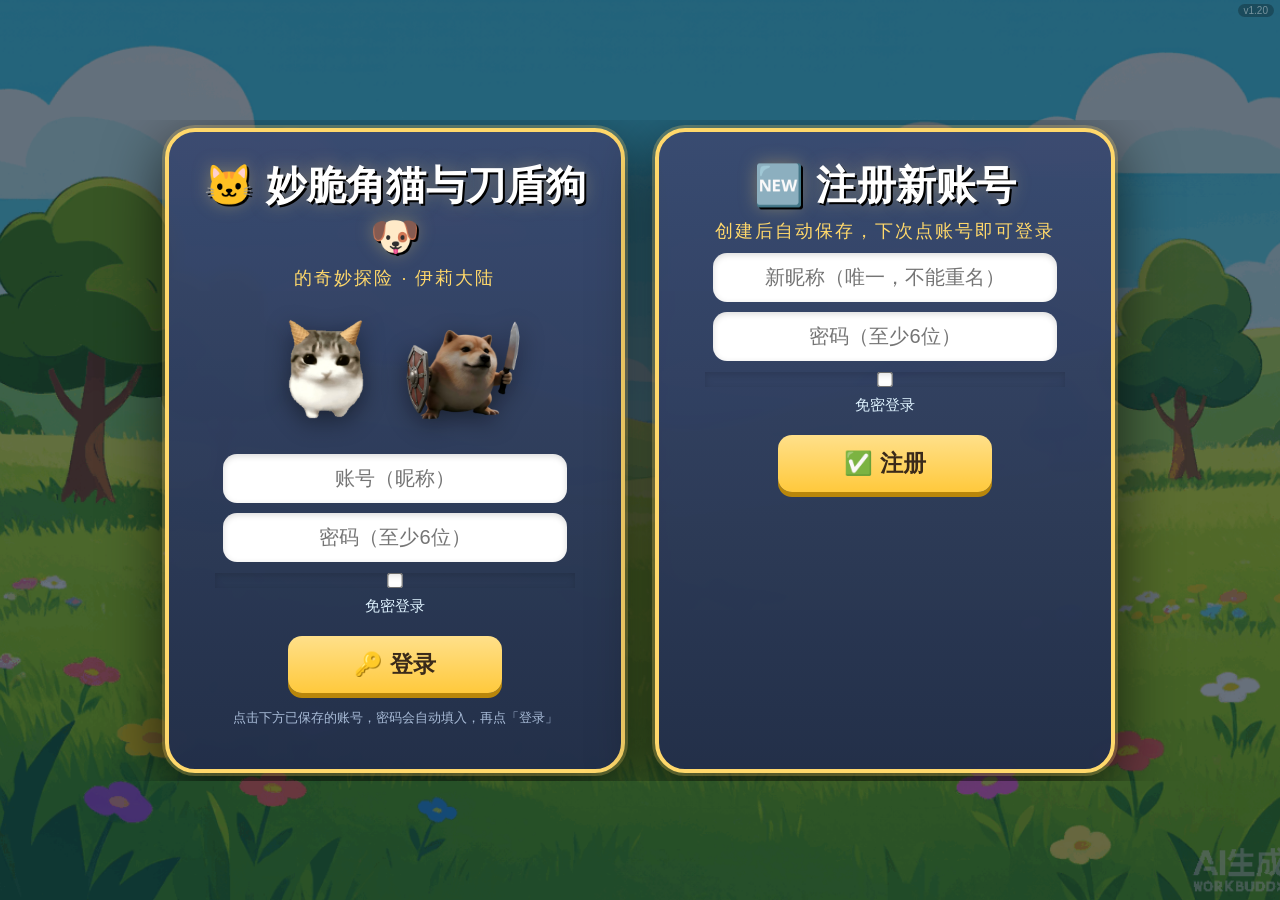
==== index.html @ f08a8d9b "v1.20 激活Supabase全服共享排行榜：配置真实URL+密钥，玩家记录全服互通" ====
<!DOCTYPE html>
<html>
<head>
<meta charset="UTF-8">
<meta name="viewport" content="width=device-width, initial-scale=1, maximum-scale=1, user-scalable=no, viewport-fit=cover">
<meta name="theme-color" content="#2b3a55">
<meta name="mobile-web-app-capable" content="yes">
<meta name="apple-mobile-web-app-capable" content="yes">
<meta name="apple-mobile-web-app-status-bar-style" content="black-translucent">
<title>妙脆角猫与刀盾狗 - V5.0</title>
<link rel="manifest" href="manifest.webmanifest">
<link rel="apple-touch-icon" href="assets/ui/icon-192.png">
<link rel="icon" type="image/png" href="assets/ui/icon-192.png">
<link rel="preload" as="image" href="assets/ui/bg_scene.png">
<link rel="preload" as="image" href="assets/ui/bg_boss1.png">
<link rel="preload" as="image" href="assets/players/miaocuijiao_cat/sprites/miaocat_idle.png">
<link rel="preload" as="image" href="assets/players/daodungou/sprites/daodungou_idle.png">
<link rel="preload" as="image" href="assets/players/miaocuijiao_cat/sprites/miaocat_run_right.png">
<link rel="preload" as="image" href="assets/players/miaocuijiao_cat/skills/Q/cat_bullet.png">
<link rel="preload" as="image" href="assets/players/miaocuijiao_cat/sprites/miaocat_run_left.png">
<link rel="preload" as="image" href="assets/enemies/milk_frog/sprites/Walker01.png">
<link rel="preload" as="image" href="assets/enemies/milk_frog/sprites/Walker02.png">
<link rel="preload" as="image" href="assets/enemies/milk_frog/sprites/Walker03.png">
<link rel="preload" as="image" href="assets/enemies/milk_frog/sprites/Walker04.png">
<link rel="preload" as="image" href="assets/enemies/milk_mouse/sprites/mouse_idle.png">
<link rel="stylesheet" href="css/style.css?v=1.20">
</head>
<body>
<div id="verBadge" style="position:fixed;top:4px;right:6px;z-index:99999;color:rgba(255,255,255,.4);font-size:10px;pointer-events:none;background:rgba(0,0,0,.25);padding:1px 6px;border-radius:8px;">v1.20</div>
<div id="loadingScreen"><div class="loadingBox">🐱 妙脆角猫与刀盾狗 🐶<div class="loadingBar"><div class="loadingFill"></div></div><div class="loadingText">正在加载，请稍候…</div></div></div><script>
// V15.20 彻底预加载：进游戏前加载好全部图片+关键音效（像本地文件夹一样流畅），带进度显示，杜绝卡顿导致的子弹/贴图问题
(function(){
  var ls=document.getElementById('loadingScreen');
  var fill=document.querySelector('.loadingFill');
  var txt=document.querySelector('.loadingText');
  var minShown=Date.now()+800;
  var startedAt=Date.now();
  var MAX=60000; // v1.20 最多等待60秒：确保所有素材（含Boss战/剧情图）加载完再进游戏，避免边打边加载卡顿
  var imgs=['assets/enemies/boom_frog/boom_frog.png','assets/enemies/boss/annihilation.png','assets/enemies/boss/boss1.png','assets/enemies/boss/dark_breath.png','assets/enemies/boss/quake_wave.png','assets/enemies/milk_frog/sprites/Alert.png','assets/enemies/milk_frog/sprites/Attack.png','assets/enemies/milk_frog/sprites/Dead.png','assets/enemies/milk_frog/sprites/Hurt.png','assets/enemies/milk_frog/sprites/Walker01.png','assets/enemies/milk_frog/sprites/Walker02.png','assets/enemies/milk_frog/sprites/Walker03.png','assets/enemies/milk_frog/sprites/Walker04.png','assets/enemies/milk_mouse/sprites/mouse_crouch.png','assets/enemies/milk_mouse/sprites/mouse_dead.png','assets/enemies/milk_mouse/sprites/mouse_idle.png','assets/players/daodungou/skills/blade/dog_blade.png','assets/players/daodungou/skills/R_tornado/tornado.png','assets/players/daodungou/skills/shield/shield_effect.png','assets/players/daodungou/sprites/daodungou_idle.png','assets/players/miaocuijiao_cat/skills/Q/cat_bullet.png','assets/players/miaocuijiao_cat/skills/R_rocket_rain/explosion_cat_rocket.png','assets/players/miaocuijiao_cat/skills/R_rocket_rain/explosion_smoke.png','assets/players/miaocuijiao_cat/skills/R_rocket_rain/rocket.png','assets/players/miaocuijiao_cat/skills/R_rocket_rain/warning_circle.png','assets/players/miaocuijiao_cat/sprites/miaocat_bald.png','assets/players/miaocuijiao_cat/sprites/miaocat_idle.png','assets/players/miaocuijiao_cat/sprites/miaocat_jump.png','assets/players/miaocuijiao_cat/sprites/miaocat_one.png','assets/players/miaocuijiao_cat/sprites/miaocat_run_left.png','assets/players/miaocuijiao_cat/sprites/miaocat_run_right.png','assets/ui/bg_abyss_preview.png','assets/ui/bg_boss1.png','assets/ui/bg_scene.png','assets/ui/characters/teacher.jpg','assets/ui/icon-192.png','assets/ui/icon-512-maskable.png','assets/ui/icon-512.png','assets/ui/teacher.png'];
  var auds=['assets/audio/bgm/bgm.wav','assets/audio/players/miaocuijiao_cat/attack.wav','assets/audio/players/miaocuijiao_cat/hurt.wav','assets/audio/players/miaocuijiao_cat/rocket_explosion.wav','assets/audio/victory.wav','assets/audio/achievement.wav'];
  var total=imgs.length+auds.length, loaded=0;
  function pct(){ return Math.min(100, Math.round(loaded/total*100)); }
  function draw(){ if(fill) fill.style.width=pct()+'%'; if(txt) txt.textContent='正在加载 '+pct()+'%…'; }
  function hide(){ if(ls && ls.parentNode){ ls.classList.add('hide'); setTimeout(function(){ ls.remove(); },450); } }
  function finish(){ if(Date.now()<minShown){ setTimeout(finish, minShown-Date.now()); return; } hide(); }
  function one(){ loaded++; draw(); }
  function check(){ if(loaded>=total || Date.now()>startedAt+MAX){ finish(); } else { setTimeout(check,150); } }
  for(var i=0;i<imgs.length;i++){ (function(s){ var im=new Image(); im.onload=one; im.onerror=one; im.src=s; })(imgs[i]); }
  for(var j=0;j<auds.length;j++){ (function(s){
    var counted=false;
    function mark(){ if(!counted){ counted=true; one(); } }
    try{ var a=new Audio(s); a.preload='auto'; a.addEventListener('canplaythrough',mark); a.addEventListener('loadeddata',mark); a.addEventListener('error',mark); a.load(); }catch(e){ mark(); }
    setTimeout(mark, 6000);
  })(auds[j]); }
  draw();
  if(document.readyState==='complete'){ check(); } else { window.addEventListener('load', function(){ check(); }); }
})();
</script>


<!-- V5.9 登录 -->
<div id="login">
  <div class="loginSplit">
    <!-- 左：登录 -->
    <div class="loginCard" id="loginCard">
      <div class="loginTitle">🐱 妙脆角猫与刀盾狗 🐶</div>
      <div class="loginSub">的奇妙探险 · 伊莉大陆</div>
      <div class="loginChars">
        <img src="assets/players/miaocuijiao_cat/sprites/miaocat_idle.png" alt="妙脆角猫">
        <img src="assets/players/daodungou/sprites/daodungou_idle.png" alt="刀盾狗">
      </div>
      <input id="loginName" placeholder="账号（昵称）" maxlength="12" oninput="checkLoginName()">
      <div id="loginNameWarn"></div>
      <input id="loginPass" type="password" placeholder="密码（至少6位）" maxlength="20" oninput="checkLoginName()">
      <label class="loginRemember"><input type="checkbox" id="loginRemember"> 免密登录</label>
      <button onclick="doLogin()">🔑 登录</button>
      <div class="loginHint">点击下方已保存的账号，密码会自动填入，再点「登录」</div>
      <div id="accountList"></div>
    </div>
    <!-- 右：注册 -->
    <div class="loginCard" id="registerCard">
      <div class="loginTitle">🆕 注册新账号</div>
      <div class="loginSub">创建后自动保存，下次点账号即可登录</div>
      <input id="registerName" placeholder="新昵称（唯一，不能重名）" maxlength="12" oninput="checkRegisterName()">
      <div id="registerWarn"></div>
      <input id="registerPass" type="password" placeholder="密码（至少6位）" maxlength="20" oninput="checkRegisterName()">
      <label class="loginRemember"><input type="checkbox" id="regRemember"> 免密登录</label>
      <button onclick="doRegister()">✅ 注册</button>
    </div>
  </div>
</div>

<!-- V5.5 序章剧情（黑屏白字，点击推进） -->
<div id="prologue" onclick="nextPrologue()">
  <div id="prologueText"></div>
  <div id="prologueHint">▸ 点击继续</div>
  <div id="prologueSkip" onclick="skipPrologue()">跳过 ▶</div>
</div>

<!-- V5.9 选关 -->
<div id="levelSelect">
  <button class="lvBackTop" onclick="backToMenu()">🏠 返回主菜单</button>
  <button id="lvModeToggle" class="lvModeToggle" onclick="toggleLevelMode()">🎯 普通模式</button>
  <h2>🗺️ 选择关卡</h2>
  <div class="lvHint">▸ 点击某一关后，选择角色即可开始挑战</div>
  <div id="levelList"></div>
</div>

<!-- V5.7 主菜单 -->
<div id="mainMenu">
  <div class="menuTitleArea">
    <h1>🐱 妙脆角猫与刀盾狗 🐶</h1>
    <div class="menuSub">的奇妙探险 · 伊莉大陆</div>
  </div>
  <div class="menuTipBar">💡 点「📖 图鉴」看技能/大招用法 · 「🏋️ 训练营」免费练连招 · 「♾️ 无限模式」攒金币</div>
  <div class="menuCols">
    <div class="menuCol">
      <div class="menuColTitle">⚔️ 战斗</div>
      <button onclick="goSelect()">🗺️ 闯关模式</button>
      <button onclick="openInfiniteMenu()">♾️ 无限挑战</button>
      <button id="trainingBtn" onclick="trainingBtnClick()">🏋️ 训练营</button>
    </div>
    <div class="menuCol">
      <div class="menuColTitle">📈 角色成长</div>
      <button onclick="openCharPanel()">⭐ 主角</button>
      <button onclick="openSkillUpgrade()">⚡ 技能升级</button>
      <button onclick="openTalentTree()">🌳 天赋树</button>
      <button onclick="openShop()">🛒 商城</button>
      <button onclick="toggleBackpack()">🎒 背包</button>
    </div>
    <div class="menuCol">
      <div class="menuColTitle">🧭 查询与设置</div>
      <button onclick="openCodex()">📖 图鉴</button>
      <button onclick="openAchievements()">🏆 成就</button>
      <button onclick="openAccountPanel()">👤 账户信息</button>
      <button onclick="openSettings()">⚙️ 设置</button>
      <button class="menuLogout" onclick="logoutToLogin()">🚪 退出登录</button>
    </div>
  </div>
  <div class="menuHint">序章 · 伊莉大陆</div>
</div>

<!-- V5.0 角色选择界面 -->
<div id="select">
  <h1>⚔️ 选择你的角色</h1>
  <div class="charCards">
    <div class="charCard" id="card_miaocuijiao_cat" onclick="selectCharacter('miaocuijiao_cat')">
      <img src="assets/players/miaocuijiao_cat/sprites/miaocat_idle.png" alt="妙脆角猫">
      <div class="charName">妙脆角猫</div>
      <div class="charDesc">远程 · 机动 · 妙脆角回血</div>
      <div class="charSkills">🐾普攻 / 🌽E回复 / 💥Q爆炸火箭 / 🚀R火箭雨</div>
    </div>
    <div class="charCard" id="card_daodungou" onclick="selectCharacter('daodungou')">
      <img src="assets/players/daodungou/sprites/daodungou_idle.png" alt="刀盾狗">
      <div class="charName">刀盾狗</div>
      <div class="charDesc">近战 · 坦克 · 举盾格挡</div>
      <div class="charSkills">🗡️普攻 / 🛡️E护盾 / 🌀Q旋风斩 / 🌪️R龙卷风</div>
    </div>
  </div>
  <button id="startBtn" disabled onclick="startGame()">开始游戏</button>
</div>

<div id="game">
  <div id="info"></div>
  <div id="enemy"></div>
  <img id="player" src="assets/players/miaocuijiao_cat/sprites/miaocat_idle.png">
  <div id="hpBox">
    <div id="hpBar"><div id="hpFill"></div></div>
    <div id="hpText">HP:60</div>
  </div>
  <img id="frog">
  <div id="wave"></div>
</div>

<audio id="attackSound" src="assets/audio/players/miaocuijiao_cat/attack.wav"></audio>
<audio id="rocketExplosionSound" src="assets/audio/players/miaocuijiao_cat/rocket_explosion.wav"></audio>
<audio id="hurtSound" src="assets/audio/players/miaocuijiao_cat/hurt.wav"></audio>
<audio id="bgmAudio" src="assets/audio/bgm/bgm.wav" loop></audio>
<audio id="victorySound" src="assets/audio/victory.wav"></audio>
<audio id="achievementSound" src="assets/audio/achievement.wav"></audio>

<!-- V15.16 手机触屏操作（仅触屏设备显示） -->
<div id="mobileControls">
  <div class="mcLeft">
    <button class="mcBtn mcMove" id="mcLeft" aria-label="向左">◀</button>
    <button class="mcBtn mcMove" id="mcRight" aria-label="向右">▶</button>
  </div>
  <div class="mcRight">
    <button class="mcBtn mcAtk" id="mcAtk" aria-label="攻击">🐾</button>
    <button class="mcBtn mcJump" id="mcJump" aria-label="跳跃">⤒</button>
    <button class="mcBtn mcDash" id="mcDash" aria-label="闪避">💨</button>
    <button class="mcBtn mcSkill" id="mcE" aria-label="E技能">E</button>
    <button class="mcBtn mcSkill" id="mcQ" aria-label="Q技能">Q</button>
    <button class="mcBtn mcSkill mcR" id="mcR" aria-label="R大招">R</button>
    <button class="mcBtn mcPause" id="mcPause" aria-label="暂停">⏸</button>
  </div>
</div>

<script src="js/config.js?v=1.20"></script>
<script src="js/supabase_config.js?v=1.20"></script>
<script src="js/enemy.js?v=1.20"></script>
<script src="js/battle.js?v=1.20"></script>
<script src="js/frogAI.js?v=1.20"></script>
<script src="js/ui_v13.js?v=1.20"></script>
<script src="js/R_RocketRain.js?v=1.20"></script>
<script src="js/main.js?v=1.20"></script>
<script src="js/player/DaodungouDog.js?v=1.20"></script>
<script src="js/mobile.js?v=1.20"></script>
<script>
if('serviceWorker' in navigator){
  window.addEventListener('load', function(){ navigator.serviceWorker.register('sw.js').catch(function(){}); });
}
</script>
</body>
</html>
---- css/style.css ----
body{

margin:0;

overflow:hidden;

background:#6ca35a;

font-family:Arial;

touch-action:manipulation;

-webkit-tap-highlight-color:transparent;

}



#start{

position:absolute;

inset:0;

background:#222;

color:white;

display:flex;

flex-direction:column;

justify-content:center;

align-items:center;

z-index:10;

}



button{

font-size:28px;

padding:15px 40px;

cursor:pointer;

}



#game{

display:none;

position:relative;

width:100vw;

height:100vh;

height:100dvh; /* V1.10 手机浏览器动态视口高度：地址栏收起时不被截断 */

overflow:hidden;

touch-action:none; /* V1.10 禁止双击/双指缩放影响战斗 */

}



#frog{

position:absolute;

width:220px;

height:220px;

bottom:80px;

object-fit:contain;

}



#enemy{
position:absolute;
width:120px;
height:120px;
background-image:url('../assets/players/miaocuijiao_cat/sprites/miaocat_idle.png');
background-repeat:no-repeat;
background-position:center bottom;
background-size:contain;
background-color:transparent;
border-radius:0;
bottom:80px;
z-index:20;
}



#wave{

position:absolute;

width:45px;

height:45px;

background:#00bfff;

border-radius:50%;

box-shadow:

0 0 15px #00ffff,

0 0 30px #0088ff;

display:none;

}



/* 血条 */

#hpBox{

position:absolute;

}



#hpBar{

width:100px;

height:12px;

background:#333;

border:2px solid white;

}



#hpFill{

height:100%;

width:100%;

background:#00ff00;

}



#hpText{

color:white;

font-size:14px;

text-align:center;

}



#info{

position:absolute;

top:20px;

left:20px;

background:#000c;

color:white;

padding:15px;

border-radius:10px;

font-size:18px;

}



#gameOverBox{position:absolute;left:50%;top:40%;transform:translate(-50%,-50%);font-size:48px;color:white;text-align:center;text-shadow:3px 3px 5px black;z-index:99;}#gameOverBox span{font-size:32px;}


/* V8.8.7 frog HP bar (最终版本) */
#frogHpBox{
 position:absolute;
 width:70px;
 height:18px;
 z-index:20;
 text-align:center;
 font-size:12px;
 color:white;
 pointer-events:none;
}
#frogHpFill{
 position:absolute;
 left:0;
 top:0;
 height:6px;
 width:100%;
 background:#00ff00;
 border:1px solid #222;
}
#frogHpText{
 position:absolute;
 top:7px;
 left:0;
 width:70px;
 font-weight:bold;
 text-shadow:1px 1px 2px #000;
}


/* #player 最终合并版本 */
#player{
    position:absolute;
    width:100px;
    height:100px;
    object-fit:contain;
    background:none !important;
    border:none !important;
    bottom:80px;
    left:180px;
    z-index:10;
    image-rendering:auto;
}

/* MiaoCat Player Replace */
.miaocat-player-sprite {
  position: absolute;
  object-fit: contain;
  image-rendering: auto;
  pointer-events: none;
  user-select: none;
  z-index: 20;
}

/* V1.0.1 cleanup: remove duplicate test MiaoCat layer */
#enemy{display:none !important;}

#victoryBox{position:absolute;left:50%;top:40%;transform:translate(-50%,-50%);font-size:48px;color:#ffd700;text-align:center;z-index:999;font-weight:bold;}#victoryBox span{font-size:32px;}

.cat-bullet{
 position:absolute;
 width:48px;
 height:48px;
 object-fit:contain;
 z-index:40;
 pointer-events:none;
}

/* V1.3 cartoon UI */
#v13ui{position:absolute;inset:0;pointer-events:none;z-index:100;font-family:Arial;}
#playerCard{position:absolute;top:20px;left:20px;background:#fff4c7;border:4px solid #d9902f;border-radius:18px;padding:12px;color:#6b3d00;font-size:18px;box-shadow:0 5px 15px #0005;}
#playerHpFill{height:12px;width:100%;background:#67d64b;border-radius:8px;}
#playerCard .bar{width:160px;background:#ddd;border-radius:8px;overflow:hidden;margin:5px 0;}
#skillBar{position:absolute;bottom:20px;left:50%;transform:translateX(-50%);display:flex;gap:10px;}
.skill{background:#fff4c7;border:3px solid #d9902f;border-radius:16px;width:90px;height:65px;text-align:center;padding-top:8px;color:#6b3d00;font-weight:bold;}
.lock{opacity:.6;}


/* V1.3.1 卡通HUD精修 */
#v13ui{position:absolute;inset:0;pointer-events:none;z-index:200;font-family:Arial,sans-serif;}
#playerCard{position:absolute;top:18px;left:18px;background:rgba(255,248,220,.92);border:4px solid #e8a82d;border-radius:22px;padding:14px 18px;color:#5b3512;font-size:22px;font-weight:bold;box-shadow:0 5px 15px #0005;}
#playerHpText{font-size:16px;margin-top:6px;}
.bar{width:220px;height:18px;background:#55351d;border-radius:12px;overflow:hidden;border:2px solid #fff;}
#playerHpFill{height:100%;background:linear-gradient(90deg,#ffcf32,#ff7b28);transition:width .25s;}
#cornText{margin-top:8px;font-size:26px;}
#skillBar{position:absolute;bottom:22px;left:50%;transform:translateX(-50%);display:flex;gap:12px;}
.skill{width:82px;height:82px;background:rgba(255,248,220,.95);border:4px solid #d89a28;border-radius:20px;text-align:center;padding-top:8px;color:#5b3512;font-weight:bold;box-shadow:0 5px 12px #0005;font-size:16px;}
.skill span{font-size:18px;color:#157c2b;}
.skill.lock{opacity:.7;color:#777;}

/* V1.3.2 HUD */
#playerHUD{position:absolute;top:20px;left:20px}
#frogHUD{position:absolute;top:20px;right:20px}
.hud{background:#fff6d8;border:4px solid #d9902f;border-radius:22px;padding:12px 18px;color:#603400;box-shadow:0 6px 16px #0005;font-weight:bold;min-width:190px}
.hud .title{font-size:22px;margin-bottom:5px}
.hudBar{height:18px;background:#5b3b20;border-radius:12px;overflow:hidden;border:2px solid white;width:220px}
#playerHpFill,#frogHudFill{height:100%;background:linear-gradient(90deg,#ffd43b,#ff7b25);transition:width .35s ease}
#frogHudFill{background:linear-gradient(90deg,#5ee35e,#22aa22)}
#skillBar .skill{transition:.2s}
#skillBar .skill:hover{transform:scale(1.05)}

/* V1.3.2 TRUE HUD */
#v13ui{font-family:Arial,sans-serif;pointer-events:none}
.hud{position:fixed;top:20px;width:220px;padding:12px;background:rgba(255,245,210,.92);border:4px solid #d99b32;border-radius:20px;box-shadow:0 5px 0 rgba(0,0,0,.15);z-index:20}
#playerHUD{left:20px} #frogHUD{right:20px}
.title{font-size:20px;font-weight:bold}
.hudBar{height:18px;background:#333;border-radius:10px;overflow:hidden;margin-top:6px}
#playerHpFill,#frogHudFill{height:100%;width:100%;background:#55c84d;transition:width .25s}
#cornText{font-size:24px;margin-top:8px}
#skillBar{position:fixed;bottom:20px;left:50%;transform:translateX(-50%);display:flex;gap:12px;z-index:20}
.skill{position:relative;width:90px;height:90px;text-align:center;background:rgba(255,245,210,.95);border:4px solid #d99b32;border-radius:22px;font-weight:bold;padding-top:8px;overflow:hidden}
.lock{opacity:.55}
.coolCircle{position:absolute;inset:0;background:transparent;z-index:0;border-radius:18px}
.skill>*{position:relative;z-index:1}

#info{display:none !important;} #playerHpFill,#frogHudFill{transition:width .3s ease,background .3s ease;}

/* V1.4 Steam Demo combat feedback */
.combatText{position:absolute;font-size:26px;font-weight:bold;text-shadow:2px 2px 0 #000;animation:floatDamage .9s ease-out forwards;pointer-events:none;z-index:99}.combatText{ }
@keyframes floatDamage{from{transform:translateY(0) scale(1);opacity:1}to{transform:translateY(-45px) scale(1.15);opacity:0}}


/* V1.4.3 Combat Text */
.combatText{
    position:fixed;
    z-index:99999;
    pointer-events:none;
    font-size:28px;
    font-weight:900;
    font-family:Arial, sans-serif;
    text-shadow:3px 3px 0 #000;
    opacity:1;
    transition:transform 1s ease-out, opacity 1s ease-out;
}
.combatText.damage{
    color:white;
}
.combatText.heal{
    color:#36ff36;
}

/* ===================== V5.0 角色选择界面 ===================== */
#select{
  position:absolute;
  inset:0;
  background:linear-gradient(180deg,#2b3a55 0%,#1b2434 100%);
  display:none;
  flex-direction:column;
  justify-content:center;
  align-items:center;
  z-index:30;
  color:#fff;
  font-family:Arial,sans-serif;
}
#select h1{
  font-size:40px;
  margin:0 0 32px 0;
  text-shadow:2px 2px 0 #000;
  letter-spacing:2px;
}
.charCards{display:flex;gap:34px;margin-bottom:36px;}
.charCard{
  width:250px;
  padding:22px 18px 18px;
  background:rgba(255,255,255,.08);
  border:4px solid rgba(255,255,255,.25);
  border-radius:26px;
  text-align:center;
  cursor:pointer;
  transition:transform .18s, border-color .18s, background .18s;
  box-shadow:0 8px 20px rgba(0,0,0,.35);
}
.charCard:hover{transform:translateY(-6px);border-color:#ffd86b;background:rgba(255,255,255,.14);}
.charCard.selected{border-color:#ffd86b;background:rgba(255,216,107,.16);box-shadow:0 0 26px rgba(255,216,107,.45);}
.charCard img{width:170px;height:170px;object-fit:contain;pointer-events:none;}
.charName{font-size:28px;font-weight:bold;margin:12px 0 6px;}
.charDesc{font-size:15px;color:#ccd6ea;margin-bottom:8px;}
.charSkills{font-size:13px;color:#9fb4d8;}
#startBtn{
  font-size:26px;
  padding:14px 64px;
  border:none;
  border-radius:16px;
  background:#ffd86b;
  color:#3a2a1a;
  font-weight:bold;
  cursor:pointer;
  box-shadow:0 6px 0 rgba(0,0,0,.35);
  transition:.15s;
}
#startBtn:disabled{opacity:.35;cursor:not-allowed;box-shadow:none;}
#startBtn:not(:disabled):hover{transform:translateY(-2px);}

/* ===================== V5.0 刀盾狗 UI ===================== */
.dogBlade{image-rendering:auto;}
#dogShieldImg{image-rendering:auto;}


/* ===================== V5.0 刀盾狗 普攻刀光特效（从正前方劈下） ===================== */
.dogSlashFx{
  position:absolute;
  width:200px;
  height:200px;
  pointer-events:none;
  z-index:60;
  border-radius:50%;
  background: conic-gradient(from 0deg,
    transparent 0deg 55deg,
    rgba(224,234,248,0) 58deg,
    rgba(224,234,248,.95) 66deg,
    rgba(255,255,255,1) 90deg,
    rgba(224,234,248,.95) 114deg,
    rgba(224,234,248,0) 122deg,
    transparent 125deg 360deg);
  filter: drop-shadow(0 0 8px rgba(190,215,255,.9));
  opacity:0;
  transform-origin: 0% 50%;
  transition: transform .22s ease-out, opacity .22s ease-out;
}
.dogSlashFx.big{
  width:260px;
  height:260px;
}
/* 护盾光环（不遮挡角色） */
.dogShieldRing{
  position:absolute;
  width:160px;
  height:160px;
  border-radius:50%;
  border:6px solid rgba(90,180,255,.85);
  box-shadow:0 0 18px rgba(90,180,255,.65), inset 0 0 18px rgba(90,180,255,.35);
  background:radial-gradient(circle, rgba(90,180,255,.18) 35%, transparent 68%);
  pointer-events:none;
  z-index:30;
}
/* 狂犬旋风：旋转刀光圈 */
.dogWhirlFx{
  position:absolute;
  width:280px;
  height:280px;
  pointer-events:none;
  z-index:44;
  border-radius:50%;
  background:conic-gradient(from 0deg, transparent 0deg 70deg, rgba(255,255,255,.4) 90deg, transparent 110deg 360deg);
  filter:drop-shadow(0 0 10px rgba(200,220,255,.6));
  animation:dogWhirlSpin .7s linear infinite;
}
@keyframes dogWhirlSpin{
  from{transform:rotate(0deg)}
  to{transform:rotate(360deg)}
}

/* Q 技能升级：中心能量闪光 */
.dogQFlash{
  position:absolute;
  width:170px;
  height:170px;
  border-radius:50%;
  background: radial-gradient(circle, rgba(255,255,255,.95) 0%, rgba(180,220,255,.6) 40%, transparent 70%);
  pointer-events:none;
  z-index:50;
  opacity:0;
  animation: dogQFlash .3s ease-out forwards;
}
@keyframes dogQFlash{
  0%{opacity:0; transform:scale(.3);}
  30%{opacity:1; transform:scale(1.15);}
  100%{opacity:0; transform:scale(1.7);}
}

/* R 龙卷风特效（占位，待正式贴图 tornado.png 替换） */
.dogTornadoFx{
  position:absolute;
  width:150px;
  height:280px;
  pointer-events:none;
  z-index:46;
  border-radius:50% 50% 40% 40% / 70% 70% 30% 30%;
  background:conic-gradient(from 0deg,
    rgba(210,228,245,.05) 0deg 40deg,
    rgba(220,235,250,.65) 45deg 75deg,
    rgba(210,228,245,.05) 80deg 120deg,
    rgba(220,235,250,.6) 125deg 155deg,
    rgba(210,228,245,.05) 160deg 200deg,
    rgba(220,235,250,.65) 205deg 235deg,
    rgba(210,228,245,.05) 240deg 280deg,
    rgba(220,235,250,.6) 285deg 315deg,
    rgba(210,228,245,.05) 320deg 360deg);
  filter:drop-shadow(0 0 12px rgba(160,210,255,.7));
  opacity:.95;
  animation:dogTornadoSpin .45s linear infinite;
  transform-origin:50% 90%;
}
@keyframes dogTornadoSpin{
  from{transform:rotate(0deg)}
  to{transform:rotate(360deg)}
}

/* 龙卷风贴图（正式素材）摆动 */
.dogTornadoImg{
  animation: dogTornadoSway .7s ease-in-out infinite alternate;
}
@keyframes dogTornadoSway{
  from{ transform: translateX(-5px) rotate(-2deg); }
  to{ transform: translateX(5px) rotate(2deg); }
}

/* 普攻刀光：紧贴狗子的小号刀光 */
.dogSlashFx.melee{
  width:170px;
  height:170px;
}

/* ===================== V5.1 场景背景 ===================== */
#game{
  background: url('../assets/ui/bg_scene.png') center/cover no-repeat;
}
.scene-sun{ position:absolute; top:7%; right:12%; width:90px; height:90px; border-radius:50%; background:radial-gradient(circle, #fff2b0, #ffd34d); box-shadow:0 0 50px rgba(255,220,100,.8); z-index:0; pointer-events:none; }
.scene-cloud{ position:absolute; background:#fff; border-radius:50px; opacity:.9; z-index:0; pointer-events:none; }
.scene-cloud.c1{ top:11%; left:8%; width:150px; height:44px; box-shadow:34px 14px 0 4px #fff, -22px 10px 0 2px #fff; }
.scene-cloud.c2{ top:24%; left:52%; width:120px; height:36px; box-shadow:26px 12px 0 3px #fff, -18px 8px 0 2px #fff; }
.scene-hill{ position:absolute; bottom:48%; z-index:0; pointer-events:none; }
.scene-hill.h1{ left:-8%; width:60%; height:130px; border-radius:50% 50% 0 0; background:#7fb36a; }
.scene-hill.h2{ right:-8%; width:70%; height:170px; border-radius:50% 50% 0 0; background:#6da35c; }
#dashRow{ margin-top:6px; font-size:14px; color:#dff3ff; }
#dashRow span{ font-weight:bold; color:#9fd4ff; }

/* ===================== V5.1 普攻刀气光柱 ===================== */
.dogSlashMark{
  position:absolute;
  width:100px;
  height:100px;
  pointer-events:none;
  z-index:60;
  border-radius:50%;
  background: conic-gradient(from 0deg,
    transparent 0deg 22deg,
    rgba(255,255,255,0) 26deg,
    rgba(255,255,255,.95) 40deg,
    rgba(255,255,255,1) 90deg,
    rgba(255,255,255,.95) 140deg,
    rgba(255,255,255,0) 154deg,
    transparent 158deg 360deg);
  filter: drop-shadow(0 0 14px rgba(190,215,255,1)) drop-shadow(0 0 6px #fff);
  transform-origin: 50% 50%;
  opacity:0;
  transition: transform .2s ease-out, opacity .2s ease-out;
}

/* ===================== V5.5 序章 ===================== */
#prologue{
  position:fixed;inset:0;background:#000;color:#fff;
  display:none;flex-direction:column;justify-content:center;align-items:center;
  z-index:1000;cursor:pointer;padding:40px;
}
#prologueText{font-size:28px;line-height:1.9;max-width:920px;text-align:center;text-shadow:0 0 8px rgba(255,255,255,.15);}
#prologueHint{position:absolute;bottom:42px;font-size:16px;color:#aaa;animation:proBlink 1.2s infinite;}
#prologueSkip{position:absolute;top:26px;right:34px;font-size:18px;color:#888;cursor:pointer;z-index:51;}
#prologueSkip:hover{color:#fff;}
@keyframes proBlink{0%,100%{opacity:1}50%{opacity:.2}}

/* ===================== V5.5 多敌人 ===================== */
.enemyHpBox{position:absolute;width:70px;height:18px;z-index:20;text-align:center;font-size:12px;color:#fff;pointer-events:none;}
.enemyHpFill{position:absolute;left:0;top:0;height:6px;width:100%;background:#00ff00;border:1px solid #222;}
.enemyHpText{position:absolute;top:7px;left:0;width:70px;font-weight:bold;text-shadow:1px 1px 2px #000;}
.frogWave{position:absolute;width:32px;height:32px;background:#00bfff;border-radius:50%;box-shadow:0 0 15px #00ffff,0 0 30px #0088ff;z-index:30;}
.enemyImg{position:absolute;width:160px;height:160px;bottom:80px;object-fit:contain;z-index:5;}
#levelBanner{position:absolute;top:34%;left:50%;transform:translate(-50%,-50%);font-size:46px;font-weight:bold;color:#fff;text-shadow:3px 3px 8px #000;z-index:80;pointer-events:none;white-space:nowrap;}
#victoryBox button{margin-top:18px;font-size:22px;padding:10px 38px;cursor:pointer;border:none;border-radius:12px;background:#ffd86b;color:#3a2a1a;font-weight:bold;}
#victoryBox button:hover{transform:translateY(-2px);}

#gameOverBox button{margin-top:18px;font-size:22px;padding:10px 38px;cursor:pointer;border:none;border-radius:12px;background:#ffd86b;color:#3a2a1a;font-weight:bold;}

/* ===================== V5.6 背包面板 ===================== */
#backpackPanel{
  position:fixed;left:50%;top:50%;transform:translate(-50%,-50%);
  width:420px;max-height:70vh;overflow-y:auto;
  background:rgba(255,248,220,.97);border:4px solid #d9902f;border-radius:22px;
  padding:18px 22px;color:#5b3512;z-index:500;font-family:Arial,sans-serif;
  box-shadow:0 10px 40px rgba(0,0,0,.5);
}
#backpackPanel .bpTitle{font-size:26px;font-weight:bold;text-align:center;margin-bottom:10px;}
#backpackPanel .bpRow{font-size:16px;margin-bottom:8px;color:#7a4a1d;}
#backpackPanel .bpSec{font-size:17px;font-weight:bold;margin:10px 0 4px;color:#b06a1a;border-bottom:2px solid #e8c98a;padding-bottom:2px;}
#backpackPanel .bpItem{font-size:16px;padding:4px 6px;background:#fff6dc;border:1px solid #e8c98a;border-radius:8px;margin:3px 0;}
#backpackPanel .bpEmpty{font-size:15px;color:#999;padding:4px 6px;}
#backpackPanel .bpClose{margin-top:14px;text-align:center;font-size:18px;font-weight:bold;color:#fff;background:#d9902f;border-radius:10px;padding:8px;cursor:pointer;}

/* ===================== V5.7 主菜单 ===================== */
#mainMenu{
  position:absolute;inset:0;display:flex;flex-direction:column;align-items:center;justify-content:center;
  gap:18px;padding:24px;overflow-y:auto;box-sizing:border-box;
  background:linear-gradient(180deg,#2b3a55 0%,#1b2434 100%);z-index:40;color:#fff;font-family:Arial,sans-serif;
}
.menuTitleArea{text-align:center;}
#mainMenu h1{font-size:46px;margin:0;text-shadow:3px 3px 0 #000;letter-spacing:2px;}
#mainMenu .menuSub{font-size:20px;color:#ffd86b;margin-top:4px;}
/* 灰绿色横版大框：自动贴合内容宽度，把所有按钮都包在里面 */
.menuCols{
  display:flex;justify-content:center;align-items:flex-start;gap:34px;flex-wrap:wrap;
  width:fit-content;max-width:94vw;box-sizing:border-box;
  padding:26px 26px 30px;
  background:linear-gradient(180deg,rgba(105,195,165,.20),rgba(48,112,92,.32));
  border:3px solid rgba(130,225,190,.6);border-radius:26px;
  box-shadow:0 16px 50px rgba(0,0,0,.5), inset 0 0 34px rgba(140,235,200,.08);
}
.menuCol{display:flex;flex-direction:column;gap:10px;align-items:center;min-width:190px;}
.menuColTitle{font-size:16px;color:#ffd86b;letter-spacing:4px;margin-bottom:2px;text-shadow:1px 1px 0 rgba(0,0,0,.5);}
.menuCol button{
  font-size:18px;padding:11px 18px;border:none;border-radius:14px;cursor:pointer;text-align:center;
  background:#ffd86b;color:#3a2a1a;font-weight:bold;box-shadow:0 5px 0 rgba(0,0,0,.35);transition:.15s;width:212px;box-sizing:border-box;
}
.menuCol button:hover{transform:translateY(-2px);}
.menuCol button.locked{background:rgba(255,255,255,.16);color:#9aa8c2;cursor:not-allowed;box-shadow:none;}
.menuCol button.locked:hover{transform:none;}
.menuLogout{background:rgba(255,255,255,.18) !important;color:#fff !important;font-size:18px !important;padding:11px 18px !important;width:212px !important;box-sizing:border-box !important;margin-top:6px !important;}
#mainMenu .menuHint{font-size:14px;color:#8899bb;}

/* ===================== V5.7 商城/暂停 ===================== */
#shopPanel{
  position:fixed;left:50%;top:50%;transform:translate(-50%,-50%);width:600px;max-height:78vh;overflow-y:auto;
  background:rgba(255,248,220,.97);border:4px solid #d9902f;border-radius:22px;padding:18px 22px;
  color:#5b3512;z-index:600;font-family:Arial,sans-serif;box-shadow:0 10px 40px rgba(0,0,0,.5);
}
.shopItem{display:flex;justify-content:space-between;align-items:center;padding:8px 10px;background:#fff6dc;border:1px solid #e8c98a;border-radius:10px;margin:6px 0;}
.shopName{font-size:17px;font-weight:bold;}
.shopDesc{font-size:13px;color:#8a6a3a;font-weight:normal;margin-left:6px;}
#pauseMenu{
  position:fixed;inset:0;background:rgba(0,0,0,.65);display:flex;flex-direction:column;justify-content:center;align-items:center;z-index:1200;
}
.pmTitle{font-size:44px;color:#fff;margin-bottom:26px;text-shadow:2px 2px 6px #000;}
.pmBtn{font-size:24px;padding:14px 70px;margin:8px;border:none;border-radius:14px;cursor:pointer;background:#ffd86b;color:#3a2a1a;font-weight:bold;}
.pmBtn:hover{transform:translateY(-2px);}
.bpUse{font-size:14px;padding:5px 14px;border:none;border-radius:8px;cursor:pointer;background:#55c84d;color:#fff;font-weight:bold;margin-left:8px;}
.bpDrop{font-size:14px;padding:5px 14px;border:none;border-radius:8px;cursor:pointer;background:#e85b4b;color:#fff;font-weight:bold;margin-left:6px;}
.bpHint{font-size:13px;color:#999;margin-top:8px;text-align:center;}
.bpItem{display:flex;justify-content:space-between;align-items:center;}

.bpDropAll{font-size:14px;padding:5px 14px;border:none;border-radius:8px;cursor:pointer;background:#c98a3b;color:#fff;font-weight:bold;margin-left:6px;}

/* V15.7 可爱游戏鼠标：蓝色小球 + 高光（输入框保留文字光标） */
body{cursor:url("data:image/svg+xml,%3Csvg%20xmlns%3D%22http%3A%2F%2Fwww.w3.org%2F2000%2Fsvg%22%20width%3D%2228%22%20height%3D%2228%22%20viewBox%3D%220%200%2028%2028%22%3E%3Ccircle%20cx%3D%2214%22%20cy%3D%2214%22%20r%3D%2210%22%20fill%3D%22%233fa9f5%22%20stroke%3D%22%23bce3ff%22%20stroke-width%3D%222%22%2F%3E%3Ccircle%20cx%3D%2210%22%20cy%3D%2210%22%20r%3D%223.4%22%20fill%3D%22rgba(255%2C255%2C255%2C.6)%22%2F%3E%3C%2Fsvg%3E") 14 14,auto;}
input,textarea{ cursor:text; }

/* ===================== V5.9 登录 ===================== */
#login{
  position:fixed;inset:0;display:flex;justify-content:center;align-items:center;
  background:url('../assets/ui/bg_scene.png') center/cover no-repeat;z-index:2000;
}
#login::before{content:'';position:absolute;inset:0;background:rgba(18,28,48,.62);}
.loginCard{
  position:relative;text-align:center;background:linear-gradient(180deg,rgba(58,74,112,.96),rgba(34,46,74,.97));
  border:4px solid #ffd86b;border-radius:30px;padding:36px 64px 42px;box-sizing:border-box;
  box-shadow:0 0 0 3px rgba(255,216,107,.25), 0 18px 60px rgba(0,0,0,.7);font-family:Arial,sans-serif;max-height:94vh;overflow-y:auto;
  backdrop-filter:blur(4px);
}
.loginTitle{font-size:40px;font-weight:bold;color:#fff;text-shadow:2px 2px 0 #000, 0 0 18px rgba(255,216,107,.35);}
.loginSub{font-size:18px;color:#ffd86b;margin-top:6px;letter-spacing:2px;}
.loginChars{display:flex;gap:18px;justify-content:center;margin:22px 0 24px;}
.loginChars img{width:118px;height:118px;object-fit:contain;filter:drop-shadow(0 6px 12px rgba(0,0,0,.45));}
#login input{
  display:block;margin:10px auto;font-size:20px;padding:13px 22px;width:300px;text-align:center;border:none;border-radius:14px;outline:none;
  background:#fff;color:#3a2a1a;box-shadow:inset 0 2px 6px rgba(0,0,0,.15);
}
#login button{
  margin-top:20px;font-size:23px;padding:13px 66px;border:none;border-radius:14px;cursor:pointer;
  background:linear-gradient(180deg,#ffe08a,#ffc93c);color:#3a2a1a;font-weight:bold;
  box-shadow:0 5px 0 #b8860b;transition:.15s;
}
#login button:hover{transform:translateY(-2px);box-shadow:0 7px 0 #b8860b;}
#login .loginHint{margin-top:16px;font-size:13px;color:#a9bcd8;}

/* ===================== V15.2 登录左右分栏（左登录 / 右注册） ===================== */
.loginSplit{
  position:relative;z-index:10;display:flex;flex-wrap:wrap;justify-content:center;align-items:stretch;gap:30px;
  max-width:1120px;width:96%;max-height:96vh;overflow-y:auto;padding:8px;
}
.loginSplit .loginCard{width:460px;max-width:94vw;padding:26px 32px 30px;max-height:none;flex:0 0 auto;box-sizing:border-box;}
#loginCard,#registerCard{display:block;}
#registerWarn{color:#e85b4b;font-size:14px;margin-top:8px;display:none;text-shadow:none;}
@media (max-width:1020px){
  .loginSplit{flex-direction:column;align-items:center;gap:18px;flex-wrap:nowrap;justify-content:flex-start;}
  .loginSplit .loginCard{width:94vw;}
}

/* ===================== V5.9 选关 ===================== */
#levelSelect{
  position:absolute;inset:0;display:none;flex-direction:column;justify-content:center;align-items:center;overflow-y:auto;
  background:linear-gradient(180deg,#2b3a55 0%,#1b2434 100%);z-index:42;color:#fff;font-family:Arial,sans-serif;
}
#levelSelect h2{font-size:36px;margin-bottom:26px;text-shadow:2px 2px 0 #000;}
#levelList{display:flex;flex-wrap:wrap;justify-content:center;gap:16px;max-width:700px;}
.levelCard{
  width:86px;height:86px;border-radius:16px;display:flex;align-items:center;justify-content:center;
  font-size:34px;font-weight:bold;position:relative;cursor:pointer;transition:.15s;
}
.levelCard.unlocked{background:#ffd86b;color:#3a2a1a;box-shadow:0 5px 0 rgba(0,0,0,.3);}
.levelCard.unlocked:hover{transform:translateY(-3px);}
.levelCard.locked{background:rgba(255,255,255,.1);color:#8899bb;cursor:not-allowed;}
.lvDone{position:absolute;top:4px;right:8px;font-size:16px;color:#2e9e3f;}
.lvBack{margin-top:30px;font-size:20px;padding:12px 50px;border:none;border-radius:12px;cursor:pointer;background:rgba(255,255,255,.15);color:#fff;font-weight:bold;}

.loginRemember{display:block;margin-top:12px;font-size:15px;color:#dff3ff;cursor:pointer;}
.loginRemember input{margin-right:6px;transform:scale(1.2);}


/* 隐藏旧版遗留元素（避免左侧白框/破碎图） */
#frog{display:none !important;}
#wave{display:none !important;}

/* 精英黄色持续冲击波 */
.frogWave.elite{
  width:44px;height:44px;background:#ffd34d;
  box-shadow:0 0 18px #ffcc33, 0 0 34px #ff9900;
}
#shieldVal{font-weight:bold;color:#9fd4ff;}

#loginNameWarn{color:#ff6b5b;font-size:14px;margin-top:8px;display:none;text-shadow:none;}

/* ===================== V7.0 商城优化 ===================== */
#shopPanel .bpRow{font-size:18px;color:#a05a00;font-weight:bold;}
.shopItem{
  background:linear-gradient(180deg,#fffdf4,#fff3d0);
  border:1px solid #e8c98a;border-radius:12px;padding:10px 12px;
  box-shadow:0 3px 8px rgba(0,0,0,.1);margin:8px 0;
}
.shopName{font-size:18px;}
.shopDesc{font-size:13px;color:#8a6a3a;font-weight:normal;margin-left:6px;}

/* ===================== V7.1 天赋树 / 图鉴 ===================== */
#talentPanel,#codexPanel{
  position:fixed;left:50%;top:50%;transform:translate(-50%,-50%);width:520px;max-height:78vh;overflow-y:auto;
  background:rgba(255,248,220,.97);border:4px solid #d9902f;border-radius:22px;padding:18px 22px;
  color:#5b3512;z-index:600;font-family:Arial,sans-serif;box-shadow:0 10px 40px rgba(0,0,0,.5);
}
.ttTier{display:flex;gap:12px;justify-content:center;margin:10px 0;}
.ttNode{width:140px;text-align:center;background:#fff6dc;border:2px solid #e8c98a;border-radius:14px;padding:10px 6px;}
.ttNode.bought{border-color:#55c84d;background:#eaf9ea;}
.ttIcon{font-size:26px;}
.ttName{font-weight:bold;font-size:17px;margin:4px 0;}
.ttDesc{font-size:12px;color:#8a6a3a;}
.ttDone{color:#2e9e3f;font-weight:bold;margin-top:6px;}
.ttLock{color:#b06a6a;font-size:13px;margin-top:6px;}
.ttLine{text-align:center;color:#b06a1a;font-weight:bold;font-size:14px;margin:4px 0;}
.ttSoon{text-align:center;color:#999;font-size:14px;margin-top:8px;}
.codexItem{font-size:15px;line-height:1.6;padding:8px 10px;background:#fff6dc;border:1px solid #e8c98a;border-radius:10px;margin:6px 0;}

/* ===================== V7.2 破坏物 / 商城图标 ===================== */
.breakable{
  position:absolute;width:52px;height:52px;bottom:80px;
  background:#a0693c;border:3px solid #6b4423;border-radius:6px;
  box-shadow:inset 0 0 0 3px #c98a4b;z-index:4;cursor:pointer;
}
.breakable::before{content:'';position:absolute;top:5px;bottom:5px;left:50%;width:3px;background:#6b4423;}
.breakable::after{content:'';position:absolute;left:5px;right:5px;top:50%;height:3px;background:#6b4423;}
.shopItem{display:flex;align-items:center;gap:10px;}
.shopIcon{font-size:30px;}
.shopInfo{flex:1;}

/* ===================== V7.3 实体障碍物 ===================== */
.solid{position:absolute;bottom:80px;z-index:4;}
.solid.wood{background:#a0693c;border:3px solid #6b4423;border-radius:4px;box-shadow:inset 0 0 0 3px #c98a4b;}
.solid.wood::before,.solid.wood::after{content:'';position:absolute;background:#6b4423;}
.solid.wood::before{top:5px;bottom:5px;left:50%;width:3px;}
.solid.wood::after{left:5px;right:5px;top:50%;height:3px;}
.solid.steel{background:#8a9bb0;border:3px solid #4a5a6a;border-radius:4px;box-shadow:inset 0 0 0 3px #b8c6d4;}
.solid.steel::before,.solid.steel::after{content:'';position:absolute;background:#4a5a6a;}
.solid.steel::before{top:6px;bottom:6px;left:50%;width:3px;}
.solid.steel::after{left:6px;right:6px;top:50%;height:3px;}
.solid.building{background:#c98a5b;border:3px solid #7a4a24;border-radius:8px 8px 0 0;box-shadow:inset 0 0 0 3px #e0b080;}
.solid.building::before{content:'🪟';position:absolute;top:8px;left:50%;transform:translateX(-50%);font-size:22px;}
.bpSell{font-size:13px;padding:4px 10px;border:none;border-radius:8px;cursor:pointer;background:#d9a03c;color:#fff;font-weight:bold;margin-left:6px;}

/* ===================== V7.4 爆炸箱/哨塔/选关颜色/技能横幅 ===================== */
.solid.explosive{background:#d9503c;border:3px solid #8c2a1a;border-radius:50%;box-shadow:0 0 18px rgba(255,80,50,.7), inset 0 0 0 4px #ff7a55;}
.solid.explosive::before{content:'💣';position:absolute;top:50%;left:50%;transform:translate(-50%,-50%);font-size:24px;}
.solid.tower{
  background:linear-gradient(180deg,#e0d0b0 0%,#a09070 55%,#6a5a3a 100%);
  border:3px solid #4a3f2a;border-radius:4px 4px 0 0;
  box-shadow:inset 0 0 0 3px #cbb894;
}
.solid.tower::before{content:'';position:absolute;top:0;left:0;right:0;height:12px;background:#b8a883;border-bottom:3px solid #4a3f2a;box-shadow:0 3px 0 3px rgba(0,0,0,.15);}
.solid.tower::after{content:'';position:absolute;top:-34px;left:50%;transform:translateX(-50%);width:0;height:0;border-left:22px solid transparent;border-right:22px solid transparent;border-bottom:36px solid #7a6a4a;filter:drop-shadow(0 0 4px rgba(0,0,0,.4));}
.explosionFx{position:absolute;width:120px;height:120px;pointer-events:none;z-index:70;background:radial-gradient(circle, #fff 0%, #ffcc33 35%, #ff6633 60%, transparent 75%);border-radius:50%;animation:explode .5s ease-out forwards;}
@keyframes explode{from{transform:scale(.3);opacity:1}to{transform:scale(1.6);opacity:0}}
.levelCard.elite.unlocked{background:linear-gradient(180deg,#c39bd3,#9b59d0);color:#fff;}
.levelCard.boss.unlocked{background:linear-gradient(180deg,#f08a7a,#e85b4b);color:#fff;}
.skillUnlock{position:fixed;left:50%;top:30%;transform:translate(-50%,-50%);text-align:center;color:#eaf6ff;font-size:34px;font-weight:bold;text-shadow:3px 3px 0 #000, 0 0 16px rgba(0,0,0,.8);z-index:800;animation:skillPop 3.5s ease forwards;pointer-events:none;}
.skillUnlock span{font-size:52px;display:block;margin-top:8px;}
@keyframes skillPop{0%{transform:translate(-50%,-50%) scale(.4);opacity:0}15%{transform:translate(-50%,-50%) scale(1.1);opacity:1}80%{opacity:1}100%{opacity:0}}

/* 中途离开确认弹窗 */
#confirmPanel{position:fixed;inset:0;background:rgba(0,0,0,.6);display:flex;justify-content:center;align-items:center;z-index:700;}
#leaveConfirmPanel{position:fixed;inset:0;background:rgba(0,0,0,.6);display:flex;justify-content:center;align-items:center;z-index:1300;}
.confirmCard{background:rgba(255,248,220,.97);border:4px solid #d9902f;border-radius:22px;padding:28px 36px;text-align:center;color:#5b3512;box-shadow:0 12px 40px rgba(0,0,0,.5);font-family:Arial,sans-serif;}
.confirmTitle{font-size:26px;font-weight:bold;margin-bottom:10px;}
.confirmText{font-size:16px;color:#a05a00;margin-bottom:20px;}
.confirmBtns{display:flex;gap:14px;justify-content:center;}
.confirmBtns button{font-size:19px;padding:11px 30px;border:none;border-radius:12px;cursor:pointer;font-weight:bold;}
.confirmYes{background:#e85b4b;color:#fff;}
.confirmNo{background:#d9902f;color:#fff;}

/* ===================== V7.7 技能升级面板 ===================== */
#skillUpgradePanel{
  position:fixed;left:50%;top:50%;transform:translate(-50%,-50%);width:460px;max-height:80vh;overflow-y:auto;
  background:rgba(255,248,220,.97);border:4px solid #d9902f;border-radius:22px;padding:18px 22px;
  color:#5b3512;z-index:600;font-family:Arial,sans-serif;box-shadow:0 10px 40px rgba(0,0,0,.5);
}
#skillUpgradePanel .bpTitle{font-size:26px;font-weight:bold;text-align:center;margin-bottom:10px;}
#skillUpgradePanel .bpRow{font-size:16px;margin-bottom:8px;color:#7a4a1d;}
#skillUpgradePanel .bpClose{margin-top:14px;text-align:center;font-size:18px;font-weight:bold;color:#fff;background:#d9902f;border-radius:10px;padding:8px;cursor:pointer;}

/* ===================== V7.9 设置面板 ===================== */
#settingsPanel{
  position:fixed;left:50%;top:50%;transform:translate(-50%,-50%);width:460px;
  background:rgba(255,248,220,.97);border:4px solid #d9902f;border-radius:22px;padding:18px 22px;
  color:#5b3512;z-index:620;font-family:Arial,sans-serif;box-shadow:0 10px 40px rgba(0,0,0,.5);
}
#settingsPanel .bpTitle{font-size:26px;font-weight:bold;text-align:center;margin-bottom:10px;}
#settingsPanel .bpClose{margin-top:16px;text-align:center;font-size:18px;font-weight:bold;color:#fff;background:#d9902f;border-radius:10px;padding:8px;cursor:pointer;}
.setRow{display:flex;align-items:center;gap:12px;padding:10px 6px;font-size:17px;font-weight:bold;}
.setRow input[type=range]{flex:1;height:6px;accent-color:#d9902f;cursor:pointer;}
.setRow b{min-width:52px;text-align:right;color:#b06a1a;font-size:15px;}
/* ===================== V8.0 主角状态面板 / 图鉴详情 / 菜单附加 ===================== */
#charPanel{
  position:fixed;left:50%;top:50%;transform:translate(-50%,-50%);width:640px;max-height:82vh;overflow-y:auto;
  background:rgba(255,248,220,.97);border:4px solid #d9902f;border-radius:22px;padding:18px 22px;
  color:#5b3512;z-index:610;font-family:Arial,sans-serif;box-shadow:0 10px 40px rgba(0,0,0,.5);
}
#charPanel .bpTitle{font-size:26px;font-weight:bold;text-align:center;margin-bottom:10px;}
#charPanel .bpRow{font-size:15px;margin:8px 0;color:#7a4a1d;}
#charPanel .bpClose{margin-top:14px;text-align:center;font-size:18px;font-weight:bold;color:#fff;background:#d9902f;border-radius:10px;padding:8px;cursor:pointer;}
.charCardRow{display:flex;gap:14px;}
.charStat{flex:1;background:#fff6dc;border:2px solid #e8c98a;border-radius:14px;padding:12px;font-size:14px;line-height:1.9;}
.charStat .csIcon{font-size:34px;}
.charUpRow{text-align:center;margin-top:12px;}
.setDanger{margin-top:6px;padding:10px 6px;border-top:1px dashed #e8c98a;}
.setDanger .bpUse{background:#e85b4b;}
.codexItem.clickable{cursor:pointer;display:flex;justify-content:space-between;align-items:center;}
.codexItem.clickable:hover{background:#ffeec2;border-color:#d9902f;}
.codexGo{color:#b06a1a;font-weight:bold;font-size:13px;}
#codexDetailPanel{
  position:fixed;left:50%;top:50%;transform:translate(-50%,-50%);width:560px;min-height:260px;
  background:rgba(255,248,220,.98);border:4px solid #d9902f;border-radius:22px;padding:20px;
  color:#5b3512;z-index:650;font-family:Arial,sans-serif;box-shadow:0 10px 40px rgba(0,0,0,.5);
  display:flex;gap:18px;align-items:center;
}
#codexDetailPanel .cdImg{width:200px;height:200px;flex-shrink:0;background:#fff6dc;border:2px solid #e8c98a;border-radius:14px;display:flex;align-items:center;justify-content:center;overflow:hidden;}
#codexDetailPanel .cdImg img{max-width:100%;max-height:100%;object-fit:contain;}
#codexDetailPanel .cdEmoji{font-size:110px;}
#codexDetailPanel .cdInfo{flex:1;}
#codexDetailPanel .cdName{font-size:26px;font-weight:bold;margin-bottom:10px;}
#codexDetailPanel .cdText{font-size:15px;line-height:1.8;}
#codexDetailPanel .bpClose{margin-top:16px;text-align:center;font-size:16px;font-weight:bold;color:#fff;background:#d9902f;border-radius:10px;padding:8px;cursor:pointer;}
/* ===================== V8.1 困难模式 / 设置备注 / 升级按钮 ===================== */
.lvModes{display:flex;gap:6px;justify-content:center;margin-top:6px;}
.lvModeBtn{font-size:12px;padding:3px 10px;border:none;border-radius:8px;cursor:pointer;background:#ffd86b;color:#3a2a1a;font-weight:bold;}
.lvModeBtn.lvHardBtn{background:#e85b4b;color:#fff;}
.setNote{font-size:12px;color:#8a6a3a;font-weight:normal;margin-left:4px;}
.charUpRow .bpUse{background:#ffd86b;color:#3a2a1a;font-size:17px;padding:8px 22px;border:none;border-radius:10px;cursor:pointer;font-weight:bold;box-shadow:0 4px 0 rgba(0,0,0,.25);}
.charUpRow .bpUse:hover{transform:translateY(-1px);}
/* ===================== V8.2 选关界面 顶部按钮 ===================== */
.lvBackTop{position:absolute;top:18px;left:18px;font-size:17px;padding:9px 22px;border:none;border-radius:10px;cursor:pointer;background:rgba(255,255,255,.15);color:#fff;font-weight:bold;z-index:50;}
.lvBackTop:hover{background:rgba(255,255,255,.3);}
.lvModeToggle{position:absolute;top:18px;right:18px;font-size:17px;padding:9px 22px;border:none;border-radius:10px;cursor:pointer;background:#ffd86b;color:#3a2a1a;font-weight:bold;z-index:50;box-shadow:0 4px 0 rgba(0,0,0,.3);}
.lvModeToggle.hard{background:#e85b4b;color:#fff;}
/* ===================== V8.5 防止图片/文字被选中变蓝 ===================== */
body{ -webkit-user-select:none; user-select:none; }
img{ -webkit-user-drag:none; user-drag:none; }
/* ===================== V9.0 第15关 Boss 战 ===================== */
#l15Timer{position:absolute;top:14px;left:50%;transform:translateX(-50%);font-size:30px;font-weight:900;color:#ff5b4b;text-shadow:2px 2px 0 #000,0 0 14px rgba(255,60,60,.7);z-index:80;pointer-events:none;}
#l15Story{position:fixed;inset:0;background:#06030d;z-index:900;display:flex;align-items:center;justify-content:center;cursor:pointer;}
#l15Story .storyCard{max-width:900px;text-align:center;padding:34px 48px;background:rgba(28,14,52,.9);border:3px solid #a05ae8;border-radius:18px;}
#l15Story .storySub{font-size:17px;color:#c99bff;margin-bottom:12px;}
#l15Story .storyText{font-size:24px;color:#fff;line-height:1.7;text-shadow:1px 1px 0 #000;}
#l15Story .storyHint{margin-top:18px;font-size:15px;color:#9fd4ff;}
.l15Hint{position:absolute;left:50%;top:38%;transform:translateX(-50%);font-size:24px;font-weight:bold;color:#eaf6ff;text-shadow:2px 2px 4px #000, 0 0 10px rgba(0,0,0,.7);z-index:90;pointer-events:none;animation:l15HintPop 2.2s forwards;}
@keyframes l15HintPop{0%{opacity:0;transform:translateX(-50%) scale(.8)}15%{opacity:1;transform:translateX(-50%) scale(1.05)}80%{opacity:1}100%{opacity:0}}
.bossTelegraph{position:absolute;bottom:96px;border-radius:50%;border:4px solid rgba(255,60,60,.9);background:rgba(255,60,60,.18);z-index:70;pointer-events:none;animation:l15Tele .65s ease-out forwards;}
@keyframes l15Tele{0%{transform:scale(.4);opacity:1}100%{transform:scale(1.25);opacity:0}}
.bossWarnBar{position:absolute;left:0;right:0;bottom:70px;height:10px;background:linear-gradient(90deg,rgba(255,60,60,0),rgba(255,60,60,.9),rgba(255,60,60,0));z-index:75;pointer-events:none;animation:l15Warn .65s steps(2) infinite;}
@keyframes l15Warn{50%{opacity:.35}}
.bossFx{position:absolute;pointer-events:none;z-index:65;}
.bossFx.quake{background:radial-gradient(ellipse at center, rgba(120,60,200,.85), rgba(40,10,80,.6));border-radius:50%;box-shadow:0 0 18px rgba(140,70,230,.8);bottom:104px;}
.bossFx.wave{background:radial-gradient(ellipse at center, rgba(160,90,240,.9), rgba(60,20,120,.7));border-radius:50%;box-shadow:0 0 14px rgba(150,80,240,.8);bottom:104px;}
.bossFx.pellet{background:radial-gradient(circle, #e0b0ff, #7a2ae0 70%);border-radius:50%;box-shadow:0 0 12px rgba(180,90,255,.9);bottom:104px;}
.bossFx.breath{background:linear-gradient(180deg, rgba(200,120,255,.9), rgba(60,10,120,.85));box-shadow:0 0 30px rgba(160,80,255,.9);bottom:104px;}
.bossFx.charge{background:radial-gradient(ellipse, rgba(180,90,255,.5), transparent 70%);z-index:40;}
.l15PlotFlash{position:fixed;inset:0;background:radial-gradient(circle, rgba(200,100,255,.7), rgba(20,0,40,.95));z-index:850;pointer-events:none;animation:l15Flash .9s ease-out forwards;}
@keyframes l15Flash{0%{opacity:0}20%{opacity:1}100%{opacity:0}}
.lvReplayBtnWrap{margin-top:16px;width:100%;display:flex;justify-content:center;}
.lvReplayBtn{font-size:16px;padding:10px 24px;border:none;border-radius:12px;cursor:pointer;background:#a05ae8;color:#fff;font-weight:bold;box-shadow:0 4px 0 rgba(0,0,0,.3);}
.lvReplayBtn:hover{transform:translateY(-2px);}
/* ===================== V9.1 Boss 冲击波贴图 ===================== */
.bossFx.waveImg{position:absolute;left:0;object-fit:contain;z-index:65;pointer-events:none;filter:drop-shadow(0 0 10px rgba(150,80,255,.7));}
/* ===================== V9.2 剧情分镜图片 ===================== */
#l15Story .storyImgWrap{text-align:center;margin-bottom:12px;}
#l15Story .storyImg{max-width:820px;max-height:400px;border-radius:12px;border:2px solid #a05ae8;object-fit:cover;}
/* 黑暗吐息贴图版 */
.bossFx.breathImg{position:absolute;left:0;object-fit:cover;z-index:65;pointer-events:none;filter:drop-shadow(0 0 12px rgba(160,80,255,.8));}
/* 泰山压顶落点警告圈 / 空中暗弹 */
.bossTelegraph.smash{border-width:6px;background:rgba(255,60,60,.22);animation:l15TeleSmash 2.5s ease-out infinite;}
@keyframes l15TeleSmash{0%{transform:scale(.85);opacity:.9}50%{transform:scale(1.12);opacity:1}100%{transform:scale(.95);opacity:.9}}
.bossFx.pelletImg{position:absolute;left:0;object-fit:contain;z-index:65;pointer-events:none;filter:drop-shadow(0 0 8px rgba(180,90,255,.8));}
.bossFx.annihilImg{position:absolute;left:0;object-fit:cover;z-index:66;pointer-events:none;filter:drop-shadow(0 0 18px rgba(160,60,255,.85));}
/* 泰山压顶：地面椭圆落点警告（像妙脆角猫大招那样） */
.bossSmashWarn{position:absolute;bottom:100px;border-radius:50%;border:4px solid rgba(255,60,60,.85);background:rgba(255,60,60,.16);box-shadow:0 0 22px rgba(255,60,60,.5), inset 0 0 18px rgba(255,60,60,.25);z-index:75;pointer-events:none;animation:smashWarn 2.5s ease-out infinite;}
@keyframes smashWarn{0%{transform:scaleX(.9);opacity:.85}50%{transform:scaleX(1.08);opacity:1}100%{transform:scaleX(.95);opacity:.9}}
/* 登录界面：本设备账号列表 */
#accountList{margin-top:12px;text-align:left;}
#accountList .accTitle{font-size:13px;color:#9fd4ff;margin-bottom:6px;}
#accountList .accItem{display:flex;align-items:center;gap:8px;font-size:15px;color:#fff;background:rgba(255,255,255,.08);border:1px solid rgba(255,255,255,.15);border-radius:8px;padding:6px 10px;margin:4px 0;cursor:pointer;}
#accountList .accItem:hover{background:rgba(255,216,107,.25);border-color:#ffd86b;}
#accountList .accNum{display:inline-flex;align-items:center;justify-content:center;width:20px;height:20px;border-radius:50%;background:#ffd86b;color:#3a2a1a;font-size:12px;font-weight:bold;}
/* Boss 血条 UI：紫色/红色框架区分 */
#frogHUD.boss{border-color:#a05ae8 !important;box-shadow:0 0 18px rgba(160,90,232,.8) !important;}
#frogHUD.boss .title{color:#e0b0ff !important;text-shadow:0 0 10px rgba(200,120,255,.8);}
#frogHUD.boss .hudBar{border-color:#a05ae8 !important;}
#frogHUD.boss .hudBar>div{background:linear-gradient(90deg,#8a2ae0,#e0b0ff) !important;}
/* 暗影湮灭：贴地光束，由JS控制尺寸/位置/冲向日 */
.annihilationLaser{position:absolute;z-index:880;pointer-events:none;opacity:1;filter:drop-shadow(0 0 18px rgba(160,60,255,.8));}
/* 剧情杀命中后的濒死红光定格 */
.l15PlotFade{position:absolute;inset:0;background:radial-gradient(ellipse at center, rgba(120,0,30,.12) 0%, rgba(140,0,40,.55) 60%, rgba(60,0,15,.85) 100%);z-index:890;pointer-events:none;animation:l15FadeIn .25s ease-out forwards;}
@keyframes l15FadeIn{from{opacity:0}to{opacity:1}}

/* 登录账号列表：删除按钮 */
#accountList .accItem .accName{flex:1;}
#accountList .accDel{display:inline-flex;align-items:center;justify-content:center;width:22px;height:22px;border-radius:50%;background:rgba(232,91,75,.85);color:#fff;font-size:13px;font-weight:bold;cursor:pointer;flex-shrink:0;}
#accountList .accDel:hover{background:#ff5b4b;}
/* 新手礼包小包裹 */
.giftIcon{position:fixed;top:18px;right:24px;width:64px;height:64px;border-radius:50%;background:linear-gradient(180deg,#ffd86b,#f5a623);display:flex;align-items:center;justify-content:center;font-size:34px;cursor:pointer;z-index:500;box-shadow:0 6px 18px rgba(0,0,0,.4);animation:giftBob 1.6s ease-in-out infinite;}
@keyframes giftBob{0%,100%{transform:translateY(0)}50%{transform:translateY(-8px)}}
.giftIcon:hover{transform:scale(1.08);}
/* 难度模式按钮 + 排行榜 + 结算 */
.diffBtns{display:flex;gap:6px;}
.diffBtn{font-size:13px;padding:6px 12px;border:none;border-radius:8px;cursor:pointer;background:#e8c98a;color:#5b3512;font-weight:bold;}
.diffBtn.on{background:#ffd86b;box-shadow:0 0 0 2px #b8860b;}
.rankTitle{margin:14px 0 6px;font-size:18px;color:#ffd86b;font-weight:bold;}
.rankRow{display:flex;align-items:center;gap:10px;font-size:16px;color:#fff;padding:5px 8px;background:rgba(255,255,255,.06);border-radius:8px;margin:3px 0;}
.rankNum{display:inline-flex;align-items:center;justify-content:center;width:24px;height:24px;border-radius:50%;font-weight:bold;background:rgba(255,255,255,.12);}
/* V10.6 无限模式子菜单 / 排行榜 / 切换角色提醒 */
#infiniteMenu,#infiniteLeaderboard{position:fixed;inset:0;display:flex;align-items:center;justify-content:center;background:rgba(0,0,0,.55);z-index:300;}
.infiniteCard{background:rgba(38,22,10,.96);border:4px solid #d9902f;border-radius:22px;padding:34px 52px;text-align:center;color:#fff;box-shadow:0 12px 40px rgba(0,0,0,.6);font-family:Arial,sans-serif;min-width:440px;display:flex;flex-direction:column;align-items:center;}
.infiniteTitle{font-size:30px;font-weight:bold;margin-bottom:8px;color:#ffd86b;}
.infiniteSub{font-size:15px;color:#d8b98a;margin-bottom:18px;}
.infiniteCard .rankRow{min-width:360px;justify-content:flex-start;}
.switchCharNoAsk{display:block;font-size:14px;color:#a05a00;margin:2px 0 16px;cursor:pointer;}
.lvHint{font-size:15px;color:#ffd86b;margin-top:-14px;margin-bottom:12px;}

/* 排行榜头像 + 账户头像 + 失败建议 */
.rankAvatar{width:26px;height:26px;border-radius:50%;object-fit:cover;border:2px solid rgba(255,216,107,.6);flex-shrink:0;background:#333;}
.accAvatar{width:96px;height:96px;border-radius:50%;object-fit:cover;border:4px solid #ffd86b;box-shadow:0 4px 14px rgba(0,0,0,.4);}
.failAdvice{font-size:14px;color:#ffd86b;max-width:420px;line-height:1.7;margin:8px auto 14px;}
/* V1.17 第16关Boss失败攻略框 */
.failAdvice.bossAdvice{
  max-width:470px;margin:10px auto;text-align:left;font-size:14px;line-height:1.85;
  background:rgba(255,215,107,.12);border:2px solid #ffd86b;border-radius:12px;padding:12px 16px;color:#ffe9b8;
}
.failAdvice.bossAdvice b{color:#ffd86b;}

/* 成就 */
.achPopup{position:fixed;top:90px;left:50%;transform:translateX(-50%);background:linear-gradient(180deg,#4a2a6a,#2a1545);border:3px solid #ffd700;border-radius:16px;padding:14px 26px;text-align:center;color:#fff;font-size:20px;font-weight:bold;z-index:999;box-shadow:0 8px 30px rgba(0,0,0,.6);animation:achPop .35s ease-out;}
@keyframes achPop{from{transform:translateX(-50%) scale(.6);opacity:0}to{transform:translateX(-50%) scale(1);opacity:1}}
#achievePanel .achList{max-height:420px;overflow-y:auto;padding:4px;}
#achievePanel .achItem{display:flex;align-items:center;gap:12px;padding:9px 12px;margin:5px 0;border-radius:10px;background:rgba(255,255,255,.06);}
#achievePanel .achItem.got{border-left:4px solid #ffd700;background:rgba(255,216,107,.12);}
#achievePanel .achItem.locked{border-left:4px solid #555;opacity:.75;}
.achIcon{font-size:26px;width:34px;text-align:center;}
.achInfo{flex:1;font-size:15px;color:#fff;}
.achDesc{font-size:12px;color:#b9c7e8;}
.achReward{font-size:12px;color:#ffd86b;}
.achDone{color:#ffd700;font-weight:bold;}
.achLock{color:#8899bb;font-size:13px;}

/* 排行榜四列布局 */
.lbCard{min-width:900px;max-width:96vw;}
.lbGrid{display:grid;grid-template-columns:repeat(4,1fr);gap:12px;width:100%;margin:6px 0 14px;}
.lbCol{background:rgba(255,255,255,.05);border-radius:12px;padding:10px;border:2px solid rgba(255,216,107,.25);}
.lbColTitle{font-size:16px;font-weight:bold;color:#ffd86b;text-align:center;margin-bottom:8px;}
.lbCol .rankRow{font-size:13px;min-width:0;flex-wrap:wrap;}
.lbCol .rankAvatar{width:22px;height:22px;}

/* 账户信息面板（卡通风） */
#accountPanel{position:fixed;left:50%;top:50%;transform:translate(-50%,-50%);width:440px;max-height:78vh;overflow-y:auto;background:rgba(255,248,220,.98);border:4px solid #d9902f;border-radius:22px;padding:18px 24px;color:#5b3512;z-index:600;font-family:Arial,sans-serif;box-shadow:0 12px 44px rgba(0,0,0,.55);}
#accountPanel .accBody{text-align:center;}
#accountPanel .accAvatarWrap{display:inline-block;position:relative;margin:4px 0 10px;}
#accountPanel .accAvatar{width:104px;height:104px;border-radius:50%;object-fit:cover;border:5px solid #ffd86b;box-shadow:0 0 0 3px #b06a1a, 0 6px 18px rgba(0,0,0,.3);background:#fff;}
#accountPanel .accAvatarTag{position:absolute;left:50%;bottom:-12px;transform:translateX(-50%);background:#d9902f;color:#fff;font-size:12px;padding:2px 10px;border-radius:10px;white-space:nowrap;}
#accountPanel .accName{font-size:22px;font-weight:bold;margin:16px 0 14px;color:#5b3512;}
#accountPanel .accRow{display:flex;align-items:center;justify-content:space-between;gap:10px;background:#fff6dc;border:2px solid #e8c98a;border-radius:12px;padding:10px 14px;margin:8px 0;font-size:15px;text-align:left;}
#accountPanel .accRowLabel{font-weight:bold;color:#7a4a1d;}
#accountPanel .accCost{font-size:12px;color:#a05a00;font-weight:normal;}
#accountPanel .accFileBtn{cursor:pointer;display:inline-block;margin:0;}
#accountPanel .accNote{font-size:12.5px;color:#a05a00;margin:12px 4px 4px;line-height:1.7;text-align:left;}

/* 特殊玩法关（蓝色） */
.levelCard.special.unlocked{background:linear-gradient(180deg,#5fc8ff,#2f7fe8);color:#fff;box-shadow:0 5px 0 rgba(0,0,0,.3);}
.specialBeacon{position:absolute;bottom:96px;width:84px;height:110px;background:radial-gradient(circle at 50% 30%, #fff8c0, #ffd700 55%, rgba(255,180,0,.75));border-radius:50% 50% 26% 26%;box-shadow:0 0 30px rgba(255,215,0,.9), 0 0 60px rgba(255,215,0,.35);z-index:60;pointer-events:none;animation:beaconGlow 1.2s ease-in-out infinite;}
@keyframes beaconGlow{0%,100%{box-shadow:0 0 24px rgba(255,215,0,.75)}50%{box-shadow:0 0 48px rgba(255,215,0,1)}}
.specialTimer{position:absolute;top:10px;left:50%;transform:translateX(-50%);font-size:40px;font-weight:bold;color:#ff5b4b;text-shadow:0 0 10px #000,2px 2px 0 #000;z-index:90;font-family:Arial,sans-serif;background:rgba(0,0,0,.6);padding:2px 22px;border-radius:16px;border:2px solid #ffd86b;box-shadow:0 4px 16px #0008;}
.specialBanner{position:absolute;top:16%;left:50%;transform:translateX(-50%);background:rgba(30,70,120,.92);border:3px solid #4fc3f7;border-radius:14px;padding:10px 24px;color:#fff;font-size:20px;font-weight:bold;z-index:85;text-align:center;box-shadow:0 6px 22px rgba(0,0,0,.45);font-family:Arial,sans-serif;white-space:nowrap;}
#specialBeaconHp{position:absolute;bottom:214px;left:50%;transform:translateX(-50%);height:10px;background:linear-gradient(90deg,#ffd700,#ffaa00);border-radius:6px;z-index:62;border:2px solid rgba(0,0,0,.35);}

/* 时缓：Boss大招慢动作提示 */
.slowmoPrompt{position:fixed;top:32%;left:50%;transform:translateX(-50%);background:rgba(15,25,70,.94);border:3px solid #4fc3f7;border-radius:18px;padding:18px 36px;color:#fff;font-size:26px;font-weight:bold;text-align:center;z-index:900;box-shadow:0 12px 44px rgba(0,0,0,.65);animation:slowmoPulse .5s ease-in-out infinite;font-family:Arial,sans-serif;white-space:nowrap;}
@keyframes slowmoPulse{0%,100%{transform:translateX(-50%) scale(1)}50%{transform:translateX(-50%) scale(1.05)}}
.slowmoTint{position:fixed;inset:0;background:linear-gradient(180deg,rgba(25,35,55,.45),rgba(12,18,30,.58));filter:grayscale(.4);pointer-events:none;z-index:890;}

/* 成就面板（奖杯格子，卡通风） */
#achievePanel{position:fixed;left:50%;top:50%;transform:translate(-50%,-50%);width:660px;max-height:80vh;overflow-y:auto;background:rgba(255,248,220,.98);border:4px solid #d9902f;border-radius:22px;padding:18px 24px;color:#5b3512;z-index:600;font-family:Arial,sans-serif;box-shadow:0 12px 44px rgba(0,0,0,.55);}
#achievePanel .achGrid{display:grid;grid-template-columns:repeat(3,1fr);gap:12px;padding:8px 0 14px;}
#achievePanel .achTrophy{background:#fff6dc;border:3px solid #e8c98a;border-radius:16px;padding:14px 6px;text-align:center;cursor:default;}
#achievePanel .achTrophy.got{border-color:#ffd700;background:rgba(255,216,107,.18);box-shadow:0 0 12px rgba(255,215,0,.35);}
#achievePanel .achTrophy.locked{opacity:.62;filter:grayscale(.4);}
#achievePanel .achTrophyIcon{font-size:38px;line-height:1.2;}
#achievePanel .achTrophyName{font-size:14px;font-weight:bold;color:#5b3512;margin-top:7px;}
#achievePanel .achTrophyReward{font-size:12px;color:#a05a00;margin-top:4px;}

/* 成就奖杯分色 + 排行榜清空按钮 */
#achievePanel .achTrophyIcon{width:64px;height:64px;line-height:64px;border-radius:50%;margin:0 auto;font-size:30px;color:#fff;text-shadow:0 2px 3px rgba(0,0,0,.4);}
.lbActions{display:flex;justify-content:center;align-items:center;gap:14px;margin-top:6px;}
.lbClearBtn{font-size:14px;padding:9px 18px;border:none;border-radius:10px;cursor:pointer;background:#e85b4b;color:#fff;font-weight:bold;box-shadow:0 4px 0 rgba(0,0,0,.25);}
.lbClearBtn:hover{transform:translateY(-2px);}

/* 天赋树按列分组 */
#talentPanel{width:820px;}
.ttCols{display:flex;gap:14px;justify-content:center;flex-wrap:wrap;padding:6px 0 12px;}
.ttCol{display:flex;flex-direction:column;align-items:center;gap:8px;background:rgba(255,246,220,.5);border:2px solid #e8c98a;border-radius:14px;padding:10px 8px;min-width:118px;}
.ttColTitle{font-size:15px;font-weight:bold;color:#b06a1a;margin-bottom:2px;}

/* 无限模式中转站（三选一长条，卡通风） */
.cpCard{background:rgba(255,248,220,.98);border:4px solid #d9902f;border-radius:22px;padding:26px 34px;text-align:center;color:#5b3512;font-family:Arial,sans-serif;box-shadow:0 12px 44px rgba(0,0,0,.55);min-width:440px;}
.cpTitle{font-size:28px;font-weight:bold;color:#b06a1a;margin-bottom:4px;}
.cpSub{font-size:15px;color:#a05a00;margin-bottom:16px;}
.cpOpt{display:flex;align-items:center;gap:14px;background:#fff6dc;border:3px solid #e8c98a;border-radius:14px;padding:13px 18px;margin:10px 0;cursor:pointer;text-align:left;transition:.15s;}
.cpOpt:hover{border-color:#ffd86b;background:rgba(255,216,107,.22);transform:translateY(-2px);}
.cpOptIcon{font-size:30px;}
.cpOptInfo{font-size:15px;color:#5b3512;}
.cpOptInfo b{font-size:16px;}
.cpOptInfo span{font-size:13px;color:#8a6a3a;}

/* 获得新技能弹窗（暂停3秒） */
.skillUnlockPopup{position:fixed;top:96px;right:26px;left:auto;transform:none;z-index:1000;pointer-events:none;}
.supCard{background:linear-gradient(180deg,#4a2a6a,#2a1545);border:4px solid #ffd700;border-radius:22px;padding:30px 50px;text-align:center;color:#fff;font-size:24px;font-weight:bold;font-family:Arial,sans-serif;box-shadow:0 12px 44px rgba(0,0,0,.6);animation:supPop .4s ease-out;}
.supCard b{font-size:30px;color:#ffd86b;}
.supCard span{font-size:15px;color:#c9b8e8;font-weight:normal;}
@keyframes supPop{from{transform:scale(.6);opacity:0}to{transform:scale(1);opacity:1}}

/* 登录页两个按钮 */
.loginBtns{display:flex;gap:12px;justify-content:center;margin-top:6px;}
.loginBtns button{flex:1;font-size:17px;padding:11px 0;border:none;border-radius:12px;cursor:pointer;font-weight:bold;background:#ffd86b;color:#3a2a1a;box-shadow:0 4px 0 rgba(0,0,0,.25);}
.loginBtns button:last-child{background:#f5a623;color:#fff;}
.loginBtns button:hover{transform:translateY(-2px);}

/* 登录/注册两个框 */
.loginRegBtn{background:rgba(255,255,255,.14)!important;color:#fff!important;}
#registerCard .loginTitle,#registerCard .loginSub{margin-bottom:6px;}

/* 登录/注册框提升到最上层，输入框保证可点 */
#login .loginCard{position:relative;z-index:10;}
#login input{position:relative;z-index:20;pointer-events:auto !important;}
#login button{position:relative;z-index:20;pointer-events:auto !important;}
#login .loginRemember,#login .loginHint,#login #accountList{position:relative;z-index:20;}

/* 影踪试炼次数显示（屏幕上方） */
.hitlimitCounter{position:absolute;top:16px;left:50%;transform:translateX(-50%);background:rgba(30,10,10,.88);border:3px solid #e85b4b;border-radius:14px;padding:8px 22px;color:#fff;font-size:22px;font-weight:bold;z-index:90;font-family:Arial,sans-serif;letter-spacing:1px;}
/* 注册按钮/返回登录按钮 */
.loginRegBtn{background:rgba(255,255,255,.16)!important;color:#fff!important;margin-top:10px!important;font-size:17px!important;padding:10px 40px!important;}

/* V15.8 训练营 / 主页提示条 / 新标识 */
.menuTipBar{
  max-width:760px;margin:6px auto 14px;padding:8px 16px;font-size:15px;color:#fff;
  background:linear-gradient(90deg,rgba(255,216,107,.18),rgba(63,169,245,.22));
  border:2px solid rgba(255,216,107,.55);border-radius:20px;text-shadow:1px 1px 0 rgba(0,0,0,.5);
}
.menuNewBadge{
  display:inline-block;margin-left:6px;padding:1px 8px;border-radius:10px;font-size:12px;font-weight:bold;
  background:#ff5b4b;color:#fff;vertical-align:middle;animation:newPulse 1.6s ease-in-out infinite;
}
@keyframes newPulse{0%,100%{opacity:1;transform:scale(1)}50%{opacity:.55;transform:scale(1.08)}}
.trainingChars{display:flex;gap:12px;justify-content:center;margin:16px 0 4px;}
.scarecrowImg{object-fit:contain;filter:drop-shadow(0 8px 14px rgba(0,0,0,.45));}

/* V15.9 稻草人总伤害数字 */
.scarecrowDmg{position:absolute;width:200px;text-align:center;color:#ff4b4b;font-size:28px;font-weight:900;text-shadow:2px 2px 0 #000,0 0 12px rgba(255,60,60,.6);pointer-events:none;z-index:30;font-family:Arial,sans-serif;}

/* ===================== V15.16 手机触屏操作 ===================== */
#mobileControls{display:none;position:fixed;inset:0;z-index:150;pointer-events:none;touch-action:none;font-family:Arial,sans-serif;}


/* ========== V1.10 手机端：禁止双击缩放 + 选角卡片不溢出 + 主菜单适配小屏 ========== */
html,body{touch-action:manipulation;} /* 双击不缩放（保留滚动） */
#game,#mobileControls{touch-action:none;} /* 游戏区域完全禁用浏览器手势缩放 */
@media (pointer:coarse){
  #select h1{font-size:26px;margin:0 0 14px;}
  .charCards{gap:10px;margin-bottom:16px;}
  .charCard{width:42vw;max-width:150px;padding:10px 6px 10px;}
  .charCard img{width:26vw;max-width:92px;height:auto;}
  .charName{font-size:17px;margin:6px 0 2px;}
  .charDesc{font-size:11px;line-height:1.3;margin-bottom:4px;}
  .charSkills{font-size:10px;line-height:1.3;}
  #startBtn{font-size:18px;padding:10px 40px;}
  #mainMenu{padding:10px;gap:8px;justify-content:flex-start;}
  #mainMenu h1{font-size:30px;margin-top:6px;}
  #mainMenu .menuSub{font-size:14px;margin-top:2px;}
  .menuCols{gap:12px;padding:12px 10px 14px;max-width:96vw;}
  .menuCol{min-width:0;width:47vw;gap:7px;}
  .menuCol button{width:100%;font-size:14px;padding:9px 6px;}
  .menuColTitle{font-size:13px;letter-spacing:2px;}
  .menuLogout{width:100% !important;font-size:14px !important;padding:9px 6px !important;}
  #mainMenu .menuHint{font-size:11px;}
}
/* ========== V1.7 手机UI：卡通圆形 + 扇形布局 ========== */
@media (pointer:coarse){
  #mobileControls{display:flex;}
  #mobileControls .mcBtn{box-sizing:border-box;padding:0;border-radius:50%;display:flex;align-items:center;justify-content:center;touch-action:none;user-select:none;-webkit-user-select:none;-webkit-tap-highlight-color:transparent;}
  /* 左侧：左右移动（两个圆钮并排） */
  #mobileControls .mcLeft{position:absolute;left:16px;bottom:24px;display:flex;gap:24px;pointer-events:none;}
  #mcLeft,#mcRight{width:62px;height:62px;font-size:22px;pointer-events:auto;background:radial-gradient(circle at 35% 30%, #9fd0ff, #3f8cf0 60%, #2a6bb8);color:#fff;border:3px solid rgba(255,255,255,.85);box-shadow:0 4px 0 rgba(0,0,0,.35), 0 6px 14px rgba(0,0,0,.3);}
  /* 右侧：扇形（攻击为中心，跳跃在攻击上方，其余环绕） */
  #mobileControls .mcRight{position:absolute;right:12px;bottom:14px;display:block;width:215px;height:220px;pointer-events:none;}
  #mcAtk{position:absolute;right:64px;bottom:6px;width:86px;height:86px;font-size:32px;pointer-events:auto;background:radial-gradient(circle at 35% 30%, #ffe08a, #ff9d2e 60%, #f4761e);color:#7a3c00;border:3px solid rgba(255,255,255,.9);box-shadow:0 4px 0 rgba(0,0,0,.35), 0 6px 16px rgba(0,0,0,.35);}
  #mcJump{position:absolute;right:80px;bottom:100px;width:54px;height:54px;font-size:22px;pointer-events:auto;background:radial-gradient(circle at 35% 30%, #b8ff9e, #4fcb3f 60%, #2e9e22);color:#123d09;border:3px solid rgba(255,255,255,.85);box-shadow:0 4px 0 rgba(0,0,0,.3), 0 6px 14px rgba(0,0,0,.3);}
  #mcDash{position:absolute;right:152px;bottom:24px;width:50px;height:50px;font-size:18px;pointer-events:auto;background:radial-gradient(circle at 35% 30%, #d7c2ff, #8a5cf6 60%, #6a3de0);color:#fff;border:3px solid rgba(255,255,255,.8);box-shadow:0 4px 0 rgba(0,0,0,.3), 0 6px 14px rgba(0,0,0,.3);}
  #mcE{position:absolute;right:12px;bottom:24px;width:50px;height:50px;font-size:16px;pointer-events:auto;background:radial-gradient(circle at 35% 30%, #a8d8ff, #4a90e2 60%, #2a6bb8);color:#fff;border:3px solid rgba(255,255,255,.8);box-shadow:0 4px 0 rgba(0,0,0,.3), 0 6px 14px rgba(0,0,0,.3);}
  #mcQ{position:absolute;right:158px;bottom:104px;width:48px;height:48px;font-size:15px;pointer-events:auto;background:radial-gradient(circle at 35% 30%, #a8d8ff, #4a90e2 60%, #2a6bb8);color:#fff;border:3px solid rgba(255,255,255,.8);box-shadow:0 4px 0 rgba(0,0,0,.3), 0 6px 14px rgba(0,0,0,.3);}
  #mcR{position:absolute;right:8px;bottom:104px;width:48px;height:48px;font-size:15px;pointer-events:auto;background:radial-gradient(circle at 35% 30%, #a8d8ff, #4a90e2 60%, #2a6bb8);color:#fff;border:3px solid rgba(255,255,255,.8);box-shadow:0 4px 0 rgba(0,0,0,.3), 0 6px 14px rgba(0,0,0,.3);}
  #mcPause{position:absolute;top:10px;right:10px;width:32px;height:32px;font-size:13px;pointer-events:auto;background:rgba(0,0,0,.55);color:#fff;border-radius:50%;border:2px solid rgba(255,255,255,.5);}
  /* 血条HUD缩小为左上角一小块 */
  #playerHUD,#frogHUD{top:4px !important;padding:2px 4px !important;font-size:8px !important;border-radius:7px;border-width:1px;min-width:0 !important;width:auto !important;font-size:9px !important;box-shadow:none !important;}
  #playerHUD{left:4px !important;}
  #frogHUD{right:4px !important;}
  #playerHUD .title,#frogHUD .title{font-size:9px !important;margin:0 !important;line-height:1.1 !important;}
  #playerHUD .hudBar,#frogHUD .hudBar{width:46px !important;height:5px !important;border-width:1px;margin:2px 0 0 !important;border-radius:6px;}
  #playerHUD #playerHpText,#frogHUD #frogHudHp{font-size:8px !important;margin:1px 0 0 !important;}
  #playerHUD .hornSlots img{width:9px !important;height:9px !important;margin:0 1px 0 0 !important;}
  #playerHUD #cornText{font-size:7px !important;margin:1px 0 0 !important;}
  #playerHUD #playerHpText{display:none !important;} /* V1.8 手机隐藏次要行，压低面板 */
  /* V1.11 手机端也显示护盾（狗E技能/护盾药）：紧凑小行，不再隐藏 */
  #playerHUD #dogShieldRow{display:block !important;margin-top:2px;}
  #dogShieldRow .shieldLabel{font-size:8px !important;margin-bottom:1px;}
  #dogShieldRow .hudBar{width:46px !important;height:4px !important;}
  #skillBar{display:none !important;}
  #player{width:64px !important;height:64px !important;}
  /* 冷却扇形与数字 */
  .mcSkill{position:relative;overflow:hidden;font-weight:bold;}
  .cdSector{position:absolute;inset:0;border-radius:50%;pointer-events:none;z-index:2;}
  .cdNum{position:absolute;inset:0;display:flex;align-items:center;justify-content:center;z-index:3;font-size:15px;font-weight:bold;color:#fff;text-shadow:0 1px 3px #000,0 0 5px #000;pointer-events:none;font-family:Arial,sans-serif;line-height:1;}
}

/* V15.20 每关加载遮罩 */
#levelLoadOv{position:fixed;inset:0;z-index:2000;background:rgba(10,15,30,.85);display:flex;align-items:center;justify-content:center;pointer-events:auto;}
#levelLoadOv .lloBox{background:#2b3a55;border:3px solid #e8a82d;border-radius:18px;padding:26px 40px;color:#fff;font-size:20px;text-align:center;box-shadow:0 8px 30px #0008;}
#levelLoadOv .lloBar{width:220px;height:12px;background:#1c2735;border-radius:8px;overflow:hidden;margin:14px auto 8px;border:1px solid #fff5;}
#levelLoadOv .lloFill{height:100%;width:0%;background:linear-gradient(90deg,#ffd43b,#ff7b25);transition:width .2s;}
#levelLoadOv .lloText{font-size:14px;color:#ffd86b;}
/* V1.13 加载框小提示：标题 + 进度条 + 小窍门 */
#levelLoadOv .lloTitle{font-size:22px;color:#fff;font-weight:bold;margin-bottom:6px;text-shadow:1px 1px 4px #000;}
#levelLoadOv .lloTip{font-size:13px;color:#9fd4ff;margin-top:14px;max-width:300px;line-height:1.6;background:rgba(63,169,245,.12);border:1px solid rgba(159,212,255,.35);border-radius:10px;padding:8px 12px;}


/* V1.1 新敌人登场弹窗 */
.newEnemyPopup{position:fixed;inset:0;z-index:2200;background:rgba(10,15,30,.82);display:flex;align-items:center;justify-content:center;cursor:pointer;}
.nepCard{background:#2b3a55;border:3px solid #ff8a3c;border-radius:18px;max-width:540px;width:92%;padding:20px 24px;color:#fff;box-shadow:0 10px 40px #000a;}
.nepTitle{font-size:26px;font-weight:bold;color:#ffd86b;text-align:center;margin-bottom:14px;}
.nepBody{display:flex;gap:18px;align-items:flex-start;}
.nepImg{width:110px;height:110px;object-fit:contain;background:#1c2735;border-radius:12px;border:2px solid #ff8a3c;flex-shrink:0;}
.nepInfo{flex:1;}
.nepInfo b{font-size:20px;color:#ffd86b;}
.nepInfo p{font-size:14px;line-height:1.7;margin:8px 0 0;color:#e8f0ff;}
.nepTip{text-align:center;font-size:13px;color:#9fb4d0;margin-top:14px;}


/* V1.4 第16关高难度警告 */
.hardLevelWarn{position:fixed;inset:0;z-index:2400;background:rgba(10,15,30,.82);display:flex;align-items:center;justify-content:center;}
.hlwCard{background:#3a2a18;border:3px solid #ff5b4b;border-radius:18px;max-width:480px;width:92%;padding:22px 26px;color:#fff;box-shadow:0 10px 40px #000a;text-align:center;}
.hlwTitle{font-size:26px;font-weight:bold;color:#ff5b4b;margin-bottom:12px;}
.hlwText{font-size:15px;line-height:1.8;color:#ffe8c0;margin-bottom:18px;}
.hlwText b{color:#ffd86b;}
.hlwBtns{display:flex;flex-direction:column;gap:10px;}
.hlwGo{background:linear-gradient(90deg,#ff8a3c,#ff5b4b);border:none;border-radius:12px;padding:12px;font-size:16px;font-weight:bold;color:#fff;cursor:pointer;}
.hlwBack{background:rgba(255,255,255,.14);border:2px solid #fff6;border-radius:12px;padding:10px;font-size:15px;color:#ffe8c0;cursor:pointer;}


/* V1.7 手机技能冷却数字（显示在扇形之上） */
.cdNum{position:absolute;inset:0;display:flex;align-items:center;justify-content:center;z-index:3;font-size:15px;font-weight:bold;color:#fff;text-shadow:0 1px 3px #000,0 0 5px #000;pointer-events:none;font-family:Arial,sans-serif;line-height:1;}


/* V1.11 手机端奶蛙冲击波随奶蛙同比例缩小（奶蛙 0.62 倍，波也 0.62 倍，位置在 JS 中同步降低） */
@media (pointer:coarse){
  .frogWave{width:20px !important;height:20px !important;}
  .frogWave.elite{width:27px !important;height:27px !important;}
}

/* V1.14 子弹/火箭 z-index 高于玩家（玩家 z-index:10），避免第一枪从猫身上发出时被猫贴图盖住看不见 */
.catBullet,.qRocket,.dogBlade{
  z-index:15 !important;
}
/* V1.8 手机端敌人血条变小 */
@media (pointer:coarse){ .enemyHpBox{width:44px !important;height:12px !important;font-size:9px !important;} }
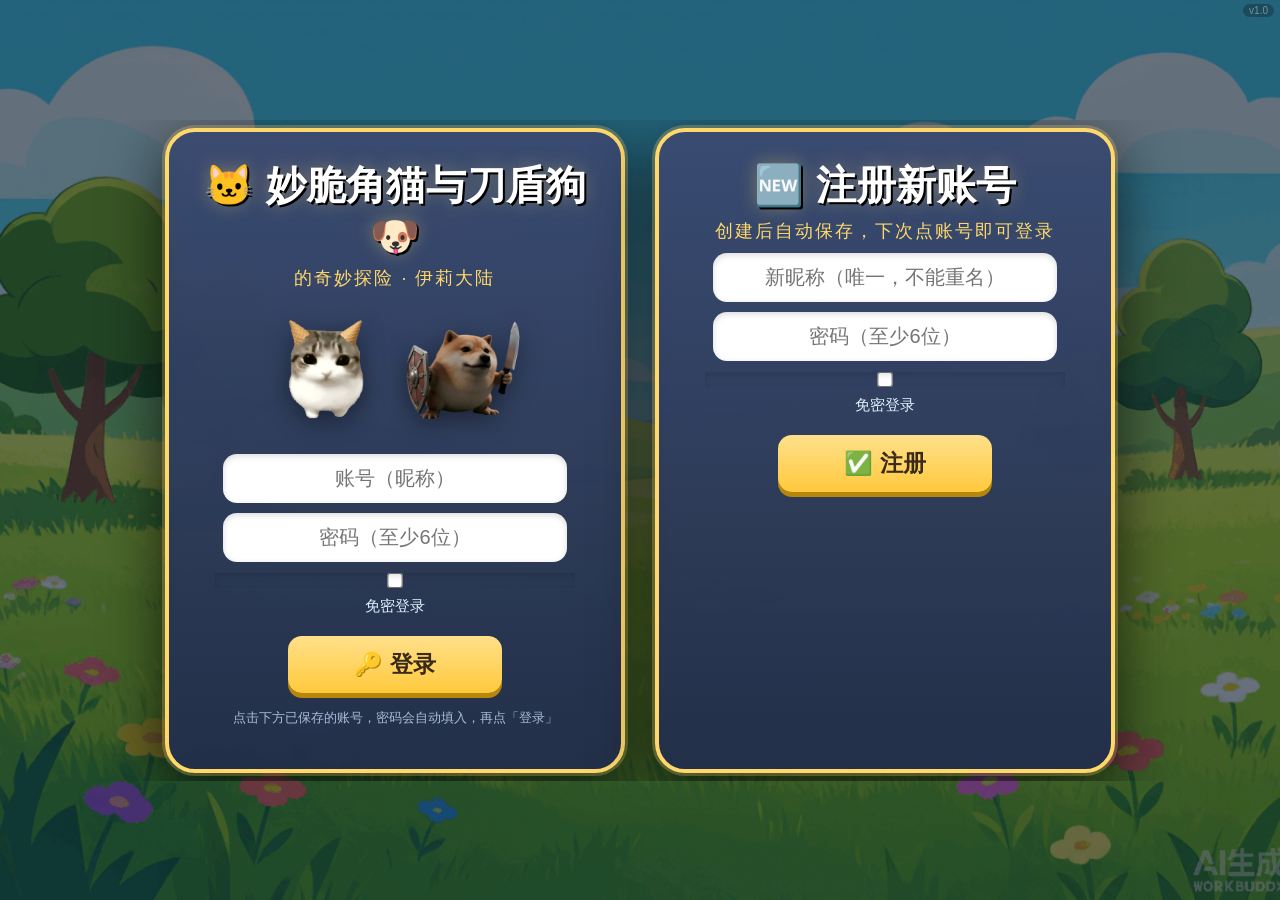
==== commit 553d22a0: "V1.0 正式版：全面检查通过，修复R大招群伤bug（范围内怪物现在都会受伤）" ====
--- a/index.html
+++ b/index.html
@@ -23,10 +23,10 @@
 <link rel="preload" as="image" href="assets/enemies/milk_frog/sprites/Walker03.png">
 <link rel="preload" as="image" href="assets/enemies/milk_frog/sprites/Walker04.png">
 <link rel="preload" as="image" href="assets/enemies/milk_mouse/sprites/mouse_idle.png">
-<link rel="stylesheet" href="css/style.css?v=1.20">
+<link rel="stylesheet" href="css/style.css?v=1.0">
 </head>
 <body>
-<div id="verBadge" style="position:fixed;top:4px;right:6px;z-index:99999;color:rgba(255,255,255,.4);font-size:10px;pointer-events:none;background:rgba(0,0,0,.25);padding:1px 6px;border-radius:8px;">v1.20</div>
+<div id="verBadge" style="position:fixed;top:4px;right:6px;z-index:99999;color:rgba(255,255,255,.4);font-size:10px;pointer-events:none;background:rgba(0,0,0,.25);padding:1px 6px;border-radius:8px;">v1.0</div>
 <div id="loadingScreen"><div class="loadingBox">🐱 妙脆角猫与刀盾狗 🐶<div class="loadingBar"><div class="loadingFill"></div></div><div class="loadingText">正在加载，请稍候…</div></div></div><script>
 // V15.20 彻底预加载：进游戏前加载好全部图片+关键音效（像本地文件夹一样流畅），带进度显示，杜绝卡顿导致的子弹/贴图问题
 (function(){
@@ -35,7 +35,7 @@
   var txt=document.querySelector('.loadingText');
   var minShown=Date.now()+800;
   var startedAt=Date.now();
-  var MAX=60000; // v1.20 最多等待60秒：确保所有素材（含Boss战/剧情图）加载完再进游戏，避免边打边加载卡顿
+  var MAX=60000; // v1.0 正式版：完整无误，全面检查通过：确保所有素材（含Boss战/剧情图）加载完再进游戏，避免边打边加载卡顿
   var imgs=['assets/enemies/boom_frog/boom_frog.png','assets/enemies/boss/annihilation.png','assets/enemies/boss/boss1.png','assets/enemies/boss/dark_breath.png','assets/enemies/boss/quake_wave.png','assets/enemies/milk_frog/sprites/Alert.png','assets/enemies/milk_frog/sprites/Attack.png','assets/enemies/milk_frog/sprites/Dead.png','assets/enemies/milk_frog/sprites/Hurt.png','assets/enemies/milk_frog/sprites/Walker01.png','assets/enemies/milk_frog/sprites/Walker02.png','assets/enemies/milk_frog/sprites/Walker03.png','assets/enemies/milk_frog/sprites/Walker04.png','assets/enemies/milk_mouse/sprites/mouse_crouch.png','assets/enemies/milk_mouse/sprites/mouse_dead.png','assets/enemies/milk_mouse/sprites/mouse_idle.png','assets/players/daodungou/skills/blade/dog_blade.png','assets/players/daodungou/skills/R_tornado/tornado.png','assets/players/daodungou/skills/shield/shield_effect.png','assets/players/daodungou/sprites/daodungou_idle.png','assets/players/miaocuijiao_cat/skills/Q/cat_bullet.png','assets/players/miaocuijiao_cat/skills/R_rocket_rain/explosion_cat_rocket.png','assets/players/miaocuijiao_cat/skills/R_rocket_rain/explosion_smoke.png','assets/players/miaocuijiao_cat/skills/R_rocket_rain/rocket.png','assets/players/miaocuijiao_cat/skills/R_rocket_rain/warning_circle.png','assets/players/miaocuijiao_cat/sprites/miaocat_bald.png','assets/players/miaocuijiao_cat/sprites/miaocat_idle.png','assets/players/miaocuijiao_cat/sprites/miaocat_jump.png','assets/players/miaocuijiao_cat/sprites/miaocat_one.png','assets/players/miaocuijiao_cat/sprites/miaocat_run_left.png','assets/players/miaocuijiao_cat/sprites/miaocat_run_right.png','assets/ui/bg_abyss_preview.png','assets/ui/bg_boss1.png','assets/ui/bg_scene.png','assets/ui/characters/teacher.jpg','assets/ui/icon-192.png','assets/ui/icon-512-maskable.png','assets/ui/icon-512.png','assets/ui/teacher.png'];
   var auds=['assets/audio/bgm/bgm.wav','assets/audio/players/miaocuijiao_cat/attack.wav','assets/audio/players/miaocuijiao_cat/hurt.wav','assets/audio/players/miaocuijiao_cat/rocket_explosion.wav','assets/audio/victory.wav','assets/audio/achievement.wav'];
   var total=imgs.length+auds.length, loaded=0;
@@ -196,16 +196,16 @@
   </div>
 </div>
 
-<script src="js/config.js?v=1.20"></script>
-<script src="js/supabase_config.js?v=1.20"></script>
-<script src="js/enemy.js?v=1.20"></script>
-<script src="js/battle.js?v=1.20"></script>
-<script src="js/frogAI.js?v=1.20"></script>
-<script src="js/ui_v13.js?v=1.20"></script>
-<script src="js/R_RocketRain.js?v=1.20"></script>
-<script src="js/main.js?v=1.20"></script>
-<script src="js/player/DaodungouDog.js?v=1.20"></script>
-<script src="js/mobile.js?v=1.20"></script>
+<script src="js/config.js?v=1.0"></script>
+<script src="js/supabase_config.js?v=1.0"></script>
+<script src="js/enemy.js?v=1.0"></script>
+<script src="js/battle.js?v=1.0"></script>
+<script src="js/frogAI.js?v=1.0"></script>
+<script src="js/ui_v13.js?v=1.0"></script>
+<script src="js/R_RocketRain.js?v=1.0"></script>
+<script src="js/main.js?v=1.0"></script>
+<script src="js/player/DaodungouDog.js?v=1.0"></script>
+<script src="js/mobile.js?v=1.0"></script>
 <script>
 if('serviceWorker' in navigator){
   window.addEventListener('load', function(){ navigator.serviceWorker.register('sw.js').catch(function(){}); });
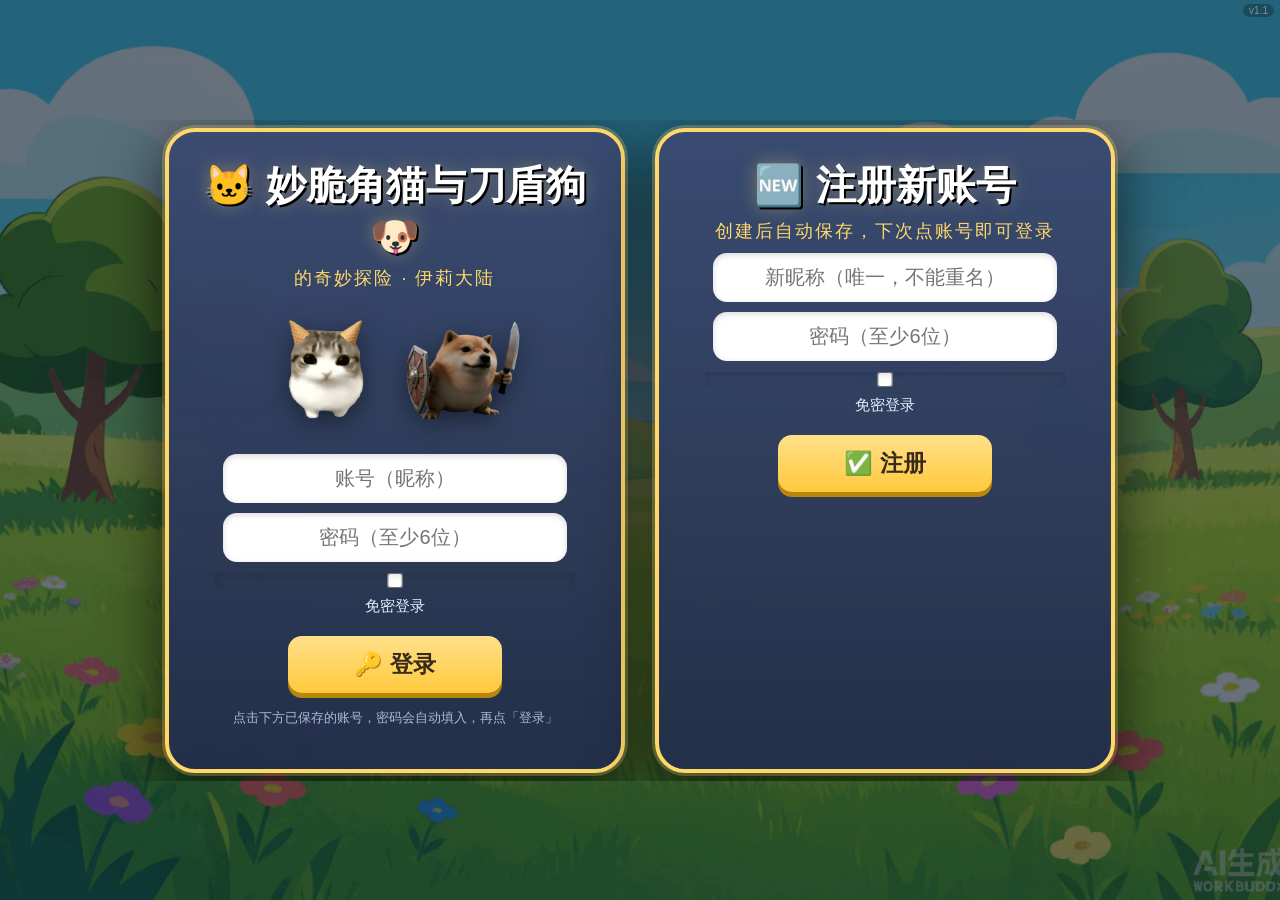
==== commit 32ded2e9: "V1.1 修复技能/大招冷却突然变好的bug：统一由setInterval递减到0置ready（暂停时冻结，不再被setTimeout提前置就绪）" ====
--- a/index.html
+++ b/index.html
@@ -23,10 +23,10 @@
 <link rel="preload" as="image" href="assets/enemies/milk_frog/sprites/Walker03.png">
 <link rel="preload" as="image" href="assets/enemies/milk_frog/sprites/Walker04.png">
 <link rel="preload" as="image" href="assets/enemies/milk_mouse/sprites/mouse_idle.png">
-<link rel="stylesheet" href="css/style.css?v=1.0">
+<link rel="stylesheet" href="css/style.css?v=1.1">
 </head>
 <body>
-<div id="verBadge" style="position:fixed;top:4px;right:6px;z-index:99999;color:rgba(255,255,255,.4);font-size:10px;pointer-events:none;background:rgba(0,0,0,.25);padding:1px 6px;border-radius:8px;">v1.0</div>
+<div id="verBadge" style="position:fixed;top:4px;right:6px;z-index:99999;color:rgba(255,255,255,.4);font-size:10px;pointer-events:none;background:rgba(0,0,0,.25);padding:1px 6px;border-radius:8px;">v1.1</div>
 <div id="loadingScreen"><div class="loadingBox">🐱 妙脆角猫与刀盾狗 🐶<div class="loadingBar"><div class="loadingFill"></div></div><div class="loadingText">正在加载，请稍候…</div></div></div><script>
 // V15.20 彻底预加载：进游戏前加载好全部图片+关键音效（像本地文件夹一样流畅），带进度显示，杜绝卡顿导致的子弹/贴图问题
 (function(){
@@ -35,7 +35,7 @@
   var txt=document.querySelector('.loadingText');
   var minShown=Date.now()+800;
   var startedAt=Date.now();
-  var MAX=60000; // v1.0 正式版：完整无误，全面检查通过：确保所有素材（含Boss战/剧情图）加载完再进游戏，避免边打边加载卡顿
+  var MAX=60000; // v1.1 修复冷却突然变好bug：确保所有素材（含Boss战/剧情图）加载完再进游戏，避免边打边加载卡顿
   var imgs=['assets/enemies/boom_frog/boom_frog.png','assets/enemies/boss/annihilation.png','assets/enemies/boss/boss1.png','assets/enemies/boss/dark_breath.png','assets/enemies/boss/quake_wave.png','assets/enemies/milk_frog/sprites/Alert.png','assets/enemies/milk_frog/sprites/Attack.png','assets/enemies/milk_frog/sprites/Dead.png','assets/enemies/milk_frog/sprites/Hurt.png','assets/enemies/milk_frog/sprites/Walker01.png','assets/enemies/milk_frog/sprites/Walker02.png','assets/enemies/milk_frog/sprites/Walker03.png','assets/enemies/milk_frog/sprites/Walker04.png','assets/enemies/milk_mouse/sprites/mouse_crouch.png','assets/enemies/milk_mouse/sprites/mouse_dead.png','assets/enemies/milk_mouse/sprites/mouse_idle.png','assets/players/daodungou/skills/blade/dog_blade.png','assets/players/daodungou/skills/R_tornado/tornado.png','assets/players/daodungou/skills/shield/shield_effect.png','assets/players/daodungou/sprites/daodungou_idle.png','assets/players/miaocuijiao_cat/skills/Q/cat_bullet.png','assets/players/miaocuijiao_cat/skills/R_rocket_rain/explosion_cat_rocket.png','assets/players/miaocuijiao_cat/skills/R_rocket_rain/explosion_smoke.png','assets/players/miaocuijiao_cat/skills/R_rocket_rain/rocket.png','assets/players/miaocuijiao_cat/skills/R_rocket_rain/warning_circle.png','assets/players/miaocuijiao_cat/sprites/miaocat_bald.png','assets/players/miaocuijiao_cat/sprites/miaocat_idle.png','assets/players/miaocuijiao_cat/sprites/miaocat_jump.png','assets/players/miaocuijiao_cat/sprites/miaocat_one.png','assets/players/miaocuijiao_cat/sprites/miaocat_run_left.png','assets/players/miaocuijiao_cat/sprites/miaocat_run_right.png','assets/ui/bg_abyss_preview.png','assets/ui/bg_boss1.png','assets/ui/bg_scene.png','assets/ui/characters/teacher.jpg','assets/ui/icon-192.png','assets/ui/icon-512-maskable.png','assets/ui/icon-512.png','assets/ui/teacher.png'];
   var auds=['assets/audio/bgm/bgm.wav','assets/audio/players/miaocuijiao_cat/attack.wav','assets/audio/players/miaocuijiao_cat/hurt.wav','assets/audio/players/miaocuijiao_cat/rocket_explosion.wav','assets/audio/victory.wav','assets/audio/achievement.wav'];
   var total=imgs.length+auds.length, loaded=0;
@@ -196,16 +196,16 @@
   </div>
 </div>
 
-<script src="js/config.js?v=1.0"></script>
-<script src="js/supabase_config.js?v=1.0"></script>
-<script src="js/enemy.js?v=1.0"></script>
-<script src="js/battle.js?v=1.0"></script>
-<script src="js/frogAI.js?v=1.0"></script>
-<script src="js/ui_v13.js?v=1.0"></script>
-<script src="js/R_RocketRain.js?v=1.0"></script>
-<script src="js/main.js?v=1.0"></script>
-<script src="js/player/DaodungouDog.js?v=1.0"></script>
-<script src="js/mobile.js?v=1.0"></script>
+<script src="js/config.js?v=1.1"></script>
+<script src="js/supabase_config.js?v=1.1"></script>
+<script src="js/enemy.js?v=1.1"></script>
+<script src="js/battle.js?v=1.1"></script>
+<script src="js/frogAI.js?v=1.1"></script>
+<script src="js/ui_v13.js?v=1.1"></script>
+<script src="js/R_RocketRain.js?v=1.1"></script>
+<script src="js/main.js?v=1.1"></script>
+<script src="js/player/DaodungouDog.js?v=1.1"></script>
+<script src="js/mobile.js?v=1.1"></script>
 <script>
 if('serviceWorker' in navigator){
   window.addEventListener('load', function(){ navigator.serviceWorker.register('sw.js').catch(function(){}); });
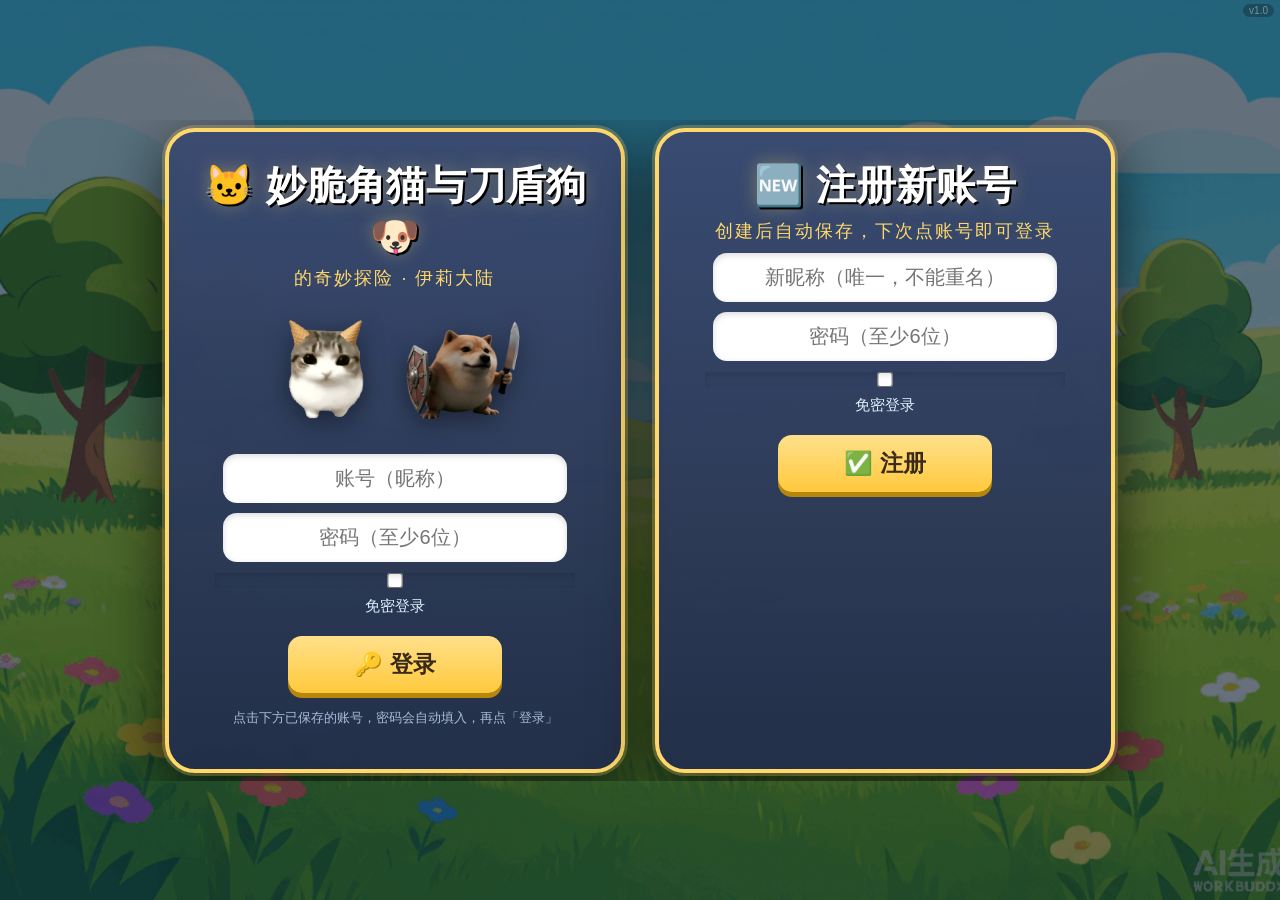
==== commit a2b7842b: "版本号改为 V1.0" ====
--- a/index.html
+++ b/index.html
@@ -23,10 +23,10 @@
 <link rel="preload" as="image" href="assets/enemies/milk_frog/sprites/Walker03.png">
 <link rel="preload" as="image" href="assets/enemies/milk_frog/sprites/Walker04.png">
 <link rel="preload" as="image" href="assets/enemies/milk_mouse/sprites/mouse_idle.png">
-<link rel="stylesheet" href="css/style.css?v=1.1">
+<link rel="stylesheet" href="css/style.css?v=1.0">
 </head>
 <body>
-<div id="verBadge" style="position:fixed;top:4px;right:6px;z-index:99999;color:rgba(255,255,255,.4);font-size:10px;pointer-events:none;background:rgba(0,0,0,.25);padding:1px 6px;border-radius:8px;">v1.1</div>
+<div id="verBadge" style="position:fixed;top:4px;right:6px;z-index:99999;color:rgba(255,255,255,.4);font-size:10px;pointer-events:none;background:rgba(0,0,0,.25);padding:1px 6px;border-radius:8px;">v1.0</div>
 <div id="loadingScreen"><div class="loadingBox">🐱 妙脆角猫与刀盾狗 🐶<div class="loadingBar"><div class="loadingFill"></div></div><div class="loadingText">正在加载，请稍候…</div></div></div><script>
 // V15.20 彻底预加载：进游戏前加载好全部图片+关键音效（像本地文件夹一样流畅），带进度显示，杜绝卡顿导致的子弹/贴图问题
 (function(){
@@ -35,7 +35,7 @@
   var txt=document.querySelector('.loadingText');
   var minShown=Date.now()+800;
   var startedAt=Date.now();
-  var MAX=60000; // v1.1 修复冷却突然变好bug：确保所有素材（含Boss战/剧情图）加载完再进游戏，避免边打边加载卡顿
+  var MAX=60000; // v1.0 修复冷却突然变好bug：确保所有素材（含Boss战/剧情图）加载完再进游戏，避免边打边加载卡顿
   var imgs=['assets/enemies/boom_frog/boom_frog.png','assets/enemies/boss/annihilation.png','assets/enemies/boss/boss1.png','assets/enemies/boss/dark_breath.png','assets/enemies/boss/quake_wave.png','assets/enemies/milk_frog/sprites/Alert.png','assets/enemies/milk_frog/sprites/Attack.png','assets/enemies/milk_frog/sprites/Dead.png','assets/enemies/milk_frog/sprites/Hurt.png','assets/enemies/milk_frog/sprites/Walker01.png','assets/enemies/milk_frog/sprites/Walker02.png','assets/enemies/milk_frog/sprites/Walker03.png','assets/enemies/milk_frog/sprites/Walker04.png','assets/enemies/milk_mouse/sprites/mouse_crouch.png','assets/enemies/milk_mouse/sprites/mouse_dead.png','assets/enemies/milk_mouse/sprites/mouse_idle.png','assets/players/daodungou/skills/blade/dog_blade.png','assets/players/daodungou/skills/R_tornado/tornado.png','assets/players/daodungou/skills/shield/shield_effect.png','assets/players/daodungou/sprites/daodungou_idle.png','assets/players/miaocuijiao_cat/skills/Q/cat_bullet.png','assets/players/miaocuijiao_cat/skills/R_rocket_rain/explosion_cat_rocket.png','assets/players/miaocuijiao_cat/skills/R_rocket_rain/explosion_smoke.png','assets/players/miaocuijiao_cat/skills/R_rocket_rain/rocket.png','assets/players/miaocuijiao_cat/skills/R_rocket_rain/warning_circle.png','assets/players/miaocuijiao_cat/sprites/miaocat_bald.png','assets/players/miaocuijiao_cat/sprites/miaocat_idle.png','assets/players/miaocuijiao_cat/sprites/miaocat_jump.png','assets/players/miaocuijiao_cat/sprites/miaocat_one.png','assets/players/miaocuijiao_cat/sprites/miaocat_run_left.png','assets/players/miaocuijiao_cat/sprites/miaocat_run_right.png','assets/ui/bg_abyss_preview.png','assets/ui/bg_boss1.png','assets/ui/bg_scene.png','assets/ui/characters/teacher.jpg','assets/ui/icon-192.png','assets/ui/icon-512-maskable.png','assets/ui/icon-512.png','assets/ui/teacher.png'];
   var auds=['assets/audio/bgm/bgm.wav','assets/audio/players/miaocuijiao_cat/attack.wav','assets/audio/players/miaocuijiao_cat/hurt.wav','assets/audio/players/miaocuijiao_cat/rocket_explosion.wav','assets/audio/victory.wav','assets/audio/achievement.wav'];
   var total=imgs.length+auds.length, loaded=0;
@@ -196,16 +196,16 @@
   </div>
 </div>
 
-<script src="js/config.js?v=1.1"></script>
-<script src="js/supabase_config.js?v=1.1"></script>
-<script src="js/enemy.js?v=1.1"></script>
-<script src="js/battle.js?v=1.1"></script>
-<script src="js/frogAI.js?v=1.1"></script>
-<script src="js/ui_v13.js?v=1.1"></script>
-<script src="js/R_RocketRain.js?v=1.1"></script>
-<script src="js/main.js?v=1.1"></script>
-<script src="js/player/DaodungouDog.js?v=1.1"></script>
-<script src="js/mobile.js?v=1.1"></script>
+<script src="js/config.js?v=1.0"></script>
+<script src="js/supabase_config.js?v=1.0"></script>
+<script src="js/enemy.js?v=1.0"></script>
+<script src="js/battle.js?v=1.0"></script>
+<script src="js/frogAI.js?v=1.0"></script>
+<script src="js/ui_v13.js?v=1.0"></script>
+<script src="js/R_RocketRain.js?v=1.0"></script>
+<script src="js/main.js?v=1.0"></script>
+<script src="js/player/DaodungouDog.js?v=1.0"></script>
+<script src="js/mobile.js?v=1.0"></script>
 <script>
 if('serviceWorker' in navigator){
   window.addEventListener('load', function(){ navigator.serviceWorker.register('sw.js').catch(function(){}); });
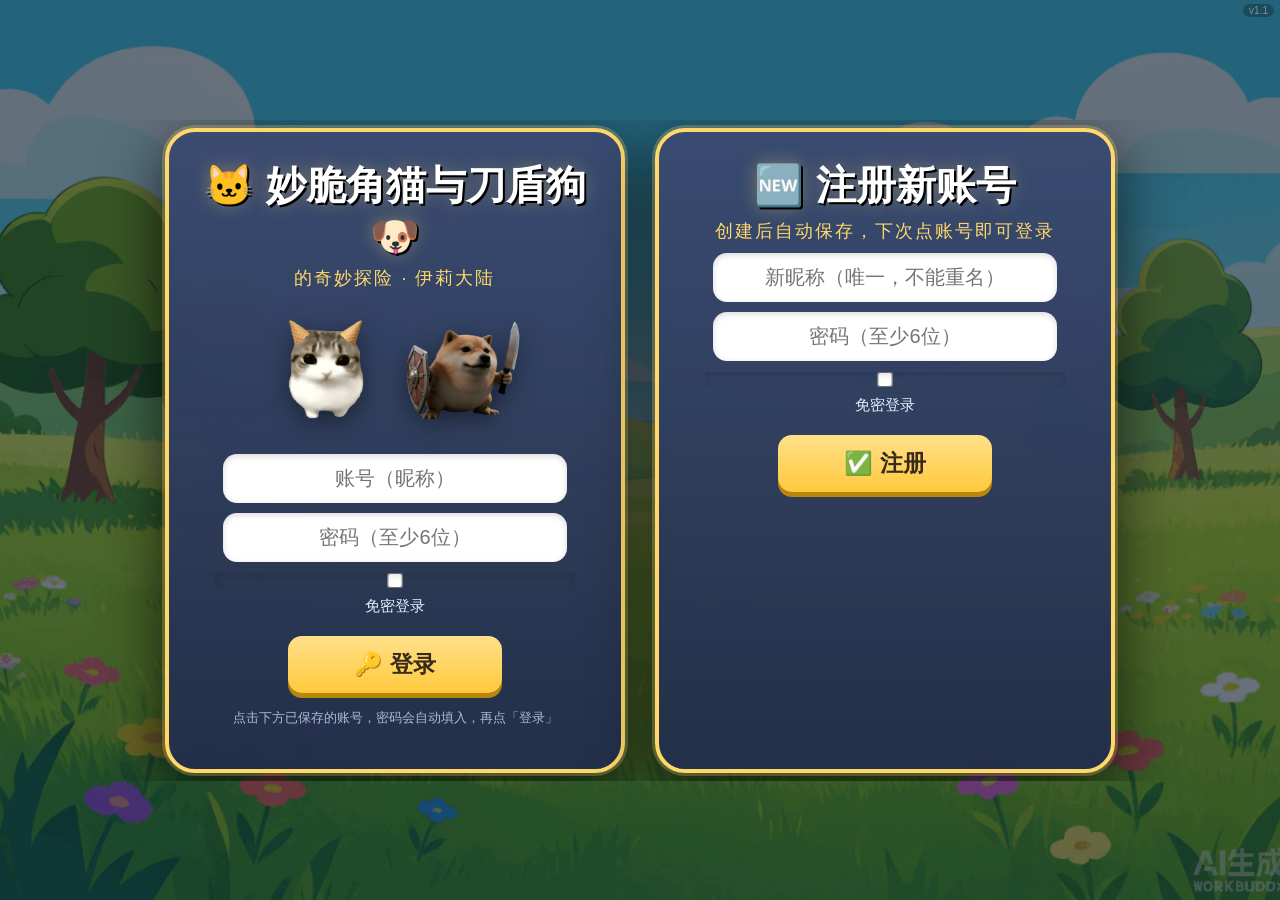
==== commit 913387db: "V1.1 第16关剧情/削弱判断修复+手机Boss攻击缩小+跳跃提升+R大招按住释放+奶蛙卡住修复+冷却冻结修复" ====
--- a/index.html
+++ b/index.html
@@ -23,10 +23,10 @@
 <link rel="preload" as="image" href="assets/enemies/milk_frog/sprites/Walker03.png">
 <link rel="preload" as="image" href="assets/enemies/milk_frog/sprites/Walker04.png">
 <link rel="preload" as="image" href="assets/enemies/milk_mouse/sprites/mouse_idle.png">
-<link rel="stylesheet" href="css/style.css?v=1.0">
+<link rel="stylesheet" href="css/style.css?v=1.1">
 </head>
 <body>
-<div id="verBadge" style="position:fixed;top:4px;right:6px;z-index:99999;color:rgba(255,255,255,.4);font-size:10px;pointer-events:none;background:rgba(0,0,0,.25);padding:1px 6px;border-radius:8px;">v1.0</div>
+<div id="verBadge" style="position:fixed;top:4px;right:6px;z-index:99999;color:rgba(255,255,255,.4);font-size:10px;pointer-events:none;background:rgba(0,0,0,.25);padding:1px 6px;border-radius:8px;">v1.1</div>
 <div id="loadingScreen"><div class="loadingBox">🐱 妙脆角猫与刀盾狗 🐶<div class="loadingBar"><div class="loadingFill"></div></div><div class="loadingText">正在加载，请稍候…</div></div></div><script>
 // V15.20 彻底预加载：进游戏前加载好全部图片+关键音效（像本地文件夹一样流畅），带进度显示，杜绝卡顿导致的子弹/贴图问题
 (function(){
@@ -35,7 +35,7 @@
   var txt=document.querySelector('.loadingText');
   var minShown=Date.now()+800;
   var startedAt=Date.now();
-  var MAX=60000; // v1.0 修复冷却突然变好bug：确保所有素材（含Boss战/剧情图）加载完再进游戏，避免边打边加载卡顿
+  var MAX=60000; // v1.1 第16关剧情修复+手机Boss缩小+跳跃提升+R大招操作+奶蛙卡住修复：确保所有素材（含Boss战/剧情图）加载完再进游戏，避免边打边加载卡顿
   var imgs=['assets/enemies/boom_frog/boom_frog.png','assets/enemies/boss/annihilation.png','assets/enemies/boss/boss1.png','assets/enemies/boss/dark_breath.png','assets/enemies/boss/quake_wave.png','assets/enemies/milk_frog/sprites/Alert.png','assets/enemies/milk_frog/sprites/Attack.png','assets/enemies/milk_frog/sprites/Dead.png','assets/enemies/milk_frog/sprites/Hurt.png','assets/enemies/milk_frog/sprites/Walker01.png','assets/enemies/milk_frog/sprites/Walker02.png','assets/enemies/milk_frog/sprites/Walker03.png','assets/enemies/milk_frog/sprites/Walker04.png','assets/enemies/milk_mouse/sprites/mouse_crouch.png','assets/enemies/milk_mouse/sprites/mouse_dead.png','assets/enemies/milk_mouse/sprites/mouse_idle.png','assets/players/daodungou/skills/blade/dog_blade.png','assets/players/daodungou/skills/R_tornado/tornado.png','assets/players/daodungou/skills/shield/shield_effect.png','assets/players/daodungou/sprites/daodungou_idle.png','assets/players/miaocuijiao_cat/skills/Q/cat_bullet.png','assets/players/miaocuijiao_cat/skills/R_rocket_rain/explosion_cat_rocket.png','assets/players/miaocuijiao_cat/skills/R_rocket_rain/explosion_smoke.png','assets/players/miaocuijiao_cat/skills/R_rocket_rain/rocket.png','assets/players/miaocuijiao_cat/skills/R_rocket_rain/warning_circle.png','assets/players/miaocuijiao_cat/sprites/miaocat_bald.png','assets/players/miaocuijiao_cat/sprites/miaocat_idle.png','assets/players/miaocuijiao_cat/sprites/miaocat_jump.png','assets/players/miaocuijiao_cat/sprites/miaocat_one.png','assets/players/miaocuijiao_cat/sprites/miaocat_run_left.png','assets/players/miaocuijiao_cat/sprites/miaocat_run_right.png','assets/ui/bg_abyss_preview.png','assets/ui/bg_boss1.png','assets/ui/bg_scene.png','assets/ui/characters/teacher.jpg','assets/ui/icon-192.png','assets/ui/icon-512-maskable.png','assets/ui/icon-512.png','assets/ui/teacher.png'];
   var auds=['assets/audio/bgm/bgm.wav','assets/audio/players/miaocuijiao_cat/attack.wav','assets/audio/players/miaocuijiao_cat/hurt.wav','assets/audio/players/miaocuijiao_cat/rocket_explosion.wav','assets/audio/victory.wav','assets/audio/achievement.wav'];
   var total=imgs.length+auds.length, loaded=0;
@@ -196,16 +196,16 @@
   </div>
 </div>
 
-<script src="js/config.js?v=1.0"></script>
-<script src="js/supabase_config.js?v=1.0"></script>
-<script src="js/enemy.js?v=1.0"></script>
-<script src="js/battle.js?v=1.0"></script>
-<script src="js/frogAI.js?v=1.0"></script>
-<script src="js/ui_v13.js?v=1.0"></script>
-<script src="js/R_RocketRain.js?v=1.0"></script>
-<script src="js/main.js?v=1.0"></script>
-<script src="js/player/DaodungouDog.js?v=1.0"></script>
-<script src="js/mobile.js?v=1.0"></script>
+<script src="js/config.js?v=1.1"></script>
+<script src="js/supabase_config.js?v=1.1"></script>
+<script src="js/enemy.js?v=1.1"></script>
+<script src="js/battle.js?v=1.1"></script>
+<script src="js/frogAI.js?v=1.1"></script>
+<script src="js/ui_v13.js?v=1.1"></script>
+<script src="js/R_RocketRain.js?v=1.1"></script>
+<script src="js/main.js?v=1.1"></script>
+<script src="js/player/DaodungouDog.js?v=1.1"></script>
+<script src="js/mobile.js?v=1.1"></script>
 <script>
 if('serviceWorker' in navigator){
   window.addEventListener('load', function(){ navigator.serviceWorker.register('sw.js').catch(function(){}); });
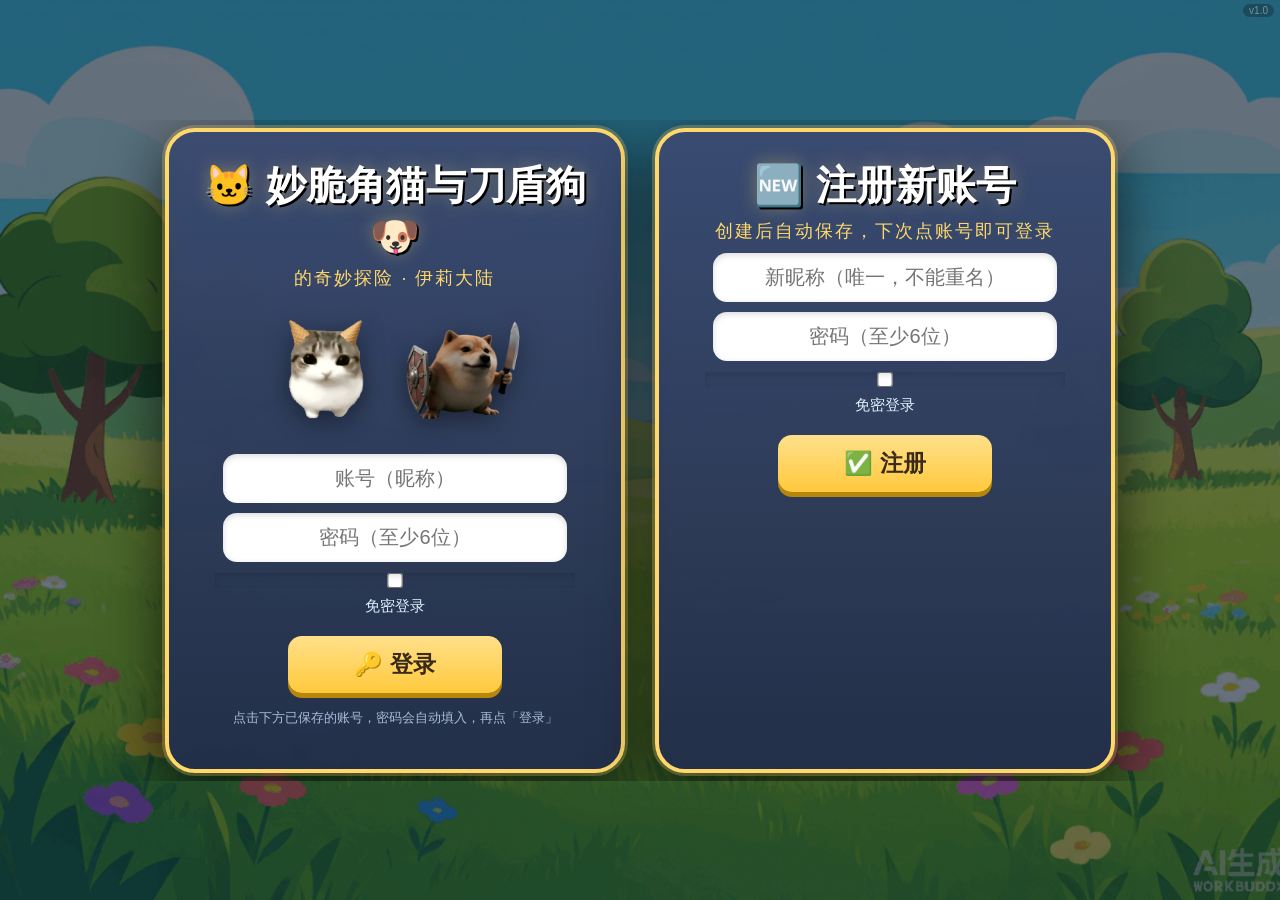
==== commit 25376c84: "V1.0 手机登录账号列表可见+R大招可拖动+性能优化（碰撞检测减少DOM读取）" ====
--- a/index.html
+++ b/index.html
@@ -23,10 +23,10 @@
 <link rel="preload" as="image" href="assets/enemies/milk_frog/sprites/Walker03.png">
 <link rel="preload" as="image" href="assets/enemies/milk_frog/sprites/Walker04.png">
 <link rel="preload" as="image" href="assets/enemies/milk_mouse/sprites/mouse_idle.png">
-<link rel="stylesheet" href="css/style.css?v=1.1">
+<link rel="stylesheet" href="css/style.css?v=1.0">
 </head>
 <body>
-<div id="verBadge" style="position:fixed;top:4px;right:6px;z-index:99999;color:rgba(255,255,255,.4);font-size:10px;pointer-events:none;background:rgba(0,0,0,.25);padding:1px 6px;border-radius:8px;">v1.1</div>
+<div id="verBadge" style="position:fixed;top:4px;right:6px;z-index:99999;color:rgba(255,255,255,.4);font-size:10px;pointer-events:none;background:rgba(0,0,0,.25);padding:1px 6px;border-radius:8px;">v1.0</div>
 <div id="loadingScreen"><div class="loadingBox">🐱 妙脆角猫与刀盾狗 🐶<div class="loadingBar"><div class="loadingFill"></div></div><div class="loadingText">正在加载，请稍候…</div></div></div><script>
 // V15.20 彻底预加载：进游戏前加载好全部图片+关键音效（像本地文件夹一样流畅），带进度显示，杜绝卡顿导致的子弹/贴图问题
 (function(){
@@ -35,7 +35,7 @@
   var txt=document.querySelector('.loadingText');
   var minShown=Date.now()+800;
   var startedAt=Date.now();
-  var MAX=60000; // v1.1 第16关剧情修复+手机Boss缩小+跳跃提升+R大招操作+奶蛙卡住修复：确保所有素材（含Boss战/剧情图）加载完再进游戏，避免边打边加载卡顿
+  var MAX=60000; // v1.0 登录/拖动/性能优化+手机Boss缩小+跳跃提升+R大招操作+奶蛙卡住修复：确保所有素材（含Boss战/剧情图）加载完再进游戏，避免边打边加载卡顿
   var imgs=['assets/enemies/boom_frog/boom_frog.png','assets/enemies/boss/annihilation.png','assets/enemies/boss/boss1.png','assets/enemies/boss/dark_breath.png','assets/enemies/boss/quake_wave.png','assets/enemies/milk_frog/sprites/Alert.png','assets/enemies/milk_frog/sprites/Attack.png','assets/enemies/milk_frog/sprites/Dead.png','assets/enemies/milk_frog/sprites/Hurt.png','assets/enemies/milk_frog/sprites/Walker01.png','assets/enemies/milk_frog/sprites/Walker02.png','assets/enemies/milk_frog/sprites/Walker03.png','assets/enemies/milk_frog/sprites/Walker04.png','assets/enemies/milk_mouse/sprites/mouse_crouch.png','assets/enemies/milk_mouse/sprites/mouse_dead.png','assets/enemies/milk_mouse/sprites/mouse_idle.png','assets/players/daodungou/skills/blade/dog_blade.png','assets/players/daodungou/skills/R_tornado/tornado.png','assets/players/daodungou/skills/shield/shield_effect.png','assets/players/daodungou/sprites/daodungou_idle.png','assets/players/miaocuijiao_cat/skills/Q/cat_bullet.png','assets/players/miaocuijiao_cat/skills/R_rocket_rain/explosion_cat_rocket.png','assets/players/miaocuijiao_cat/skills/R_rocket_rain/explosion_smoke.png','assets/players/miaocuijiao_cat/skills/R_rocket_rain/rocket.png','assets/players/miaocuijiao_cat/skills/R_rocket_rain/warning_circle.png','assets/players/miaocuijiao_cat/sprites/miaocat_bald.png','assets/players/miaocuijiao_cat/sprites/miaocat_idle.png','assets/players/miaocuijiao_cat/sprites/miaocat_jump.png','assets/players/miaocuijiao_cat/sprites/miaocat_one.png','assets/players/miaocuijiao_cat/sprites/miaocat_run_left.png','assets/players/miaocuijiao_cat/sprites/miaocat_run_right.png','assets/ui/bg_abyss_preview.png','assets/ui/bg_boss1.png','assets/ui/bg_scene.png','assets/ui/characters/teacher.jpg','assets/ui/icon-192.png','assets/ui/icon-512-maskable.png','assets/ui/icon-512.png','assets/ui/teacher.png'];
   var auds=['assets/audio/bgm/bgm.wav','assets/audio/players/miaocuijiao_cat/attack.wav','assets/audio/players/miaocuijiao_cat/hurt.wav','assets/audio/players/miaocuijiao_cat/rocket_explosion.wav','assets/audio/victory.wav','assets/audio/achievement.wav'];
   var total=imgs.length+auds.length, loaded=0;
@@ -196,16 +196,16 @@
   </div>
 </div>
 
-<script src="js/config.js?v=1.1"></script>
-<script src="js/supabase_config.js?v=1.1"></script>
-<script src="js/enemy.js?v=1.1"></script>
-<script src="js/battle.js?v=1.1"></script>
-<script src="js/frogAI.js?v=1.1"></script>
-<script src="js/ui_v13.js?v=1.1"></script>
-<script src="js/R_RocketRain.js?v=1.1"></script>
-<script src="js/main.js?v=1.1"></script>
-<script src="js/player/DaodungouDog.js?v=1.1"></script>
-<script src="js/mobile.js?v=1.1"></script>
+<script src="js/config.js?v=1.0"></script>
+<script src="js/supabase_config.js?v=1.0"></script>
+<script src="js/enemy.js?v=1.0"></script>
+<script src="js/battle.js?v=1.0"></script>
+<script src="js/frogAI.js?v=1.0"></script>
+<script src="js/ui_v13.js?v=1.0"></script>
+<script src="js/R_RocketRain.js?v=1.0"></script>
+<script src="js/main.js?v=1.0"></script>
+<script src="js/player/DaodungouDog.js?v=1.0"></script>
+<script src="js/mobile.js?v=1.0"></script>
 <script>
 if('serviceWorker' in navigator){
   window.addEventListener('load', function(){ navigator.serviceWorker.register('sw.js').catch(function(){}); });
--- a/css/style.css
+++ b/css/style.css
@@ -685,8 +685,18 @@
 #loginCard,#registerCard{display:block;}
 #registerWarn{color:#e85b4b;font-size:14px;margin-top:8px;display:none;text-shadow:none;}
 @media (max-width:1020px){
-  .loginSplit{flex-direction:column;align-items:center;gap:18px;flex-wrap:nowrap;justify-content:flex-start;}
-  .loginSplit .loginCard{width:94vw;}
+  .loginSplit{flex-direction:column;align-items:center;gap:10px;flex-wrap:nowrap;justify-content:flex-start;}
+  .loginSplit .loginCard{width:94vw;padding:14px 14px 16px;}
+  .loginTitle{font-size:24px;}
+  .loginSub{font-size:14px;margin-top:2px;}
+  .loginChars{display:none;} /* 手机端隐藏角色图，省高度 */
+  #login input{width:86%;font-size:16px;padding:10px 14px;margin:6px auto;}
+  #login button{font-size:17px;padding:10px 40px;margin-top:10px;}
+  #login .loginHint{font-size:11px;margin-top:8px;}
+  #login .loginRemember{font-size:12px;}
+  /* 手机端账号列表固定在登录卡底部、始终可见 */
+  #accountList{margin-top:8px;max-height:22vh;overflow-y:auto;}
+  #accountList .accItem{font-size:13px;padding:6px 8px;}
 }
 
 /* ===================== V5.9 选关 ===================== */
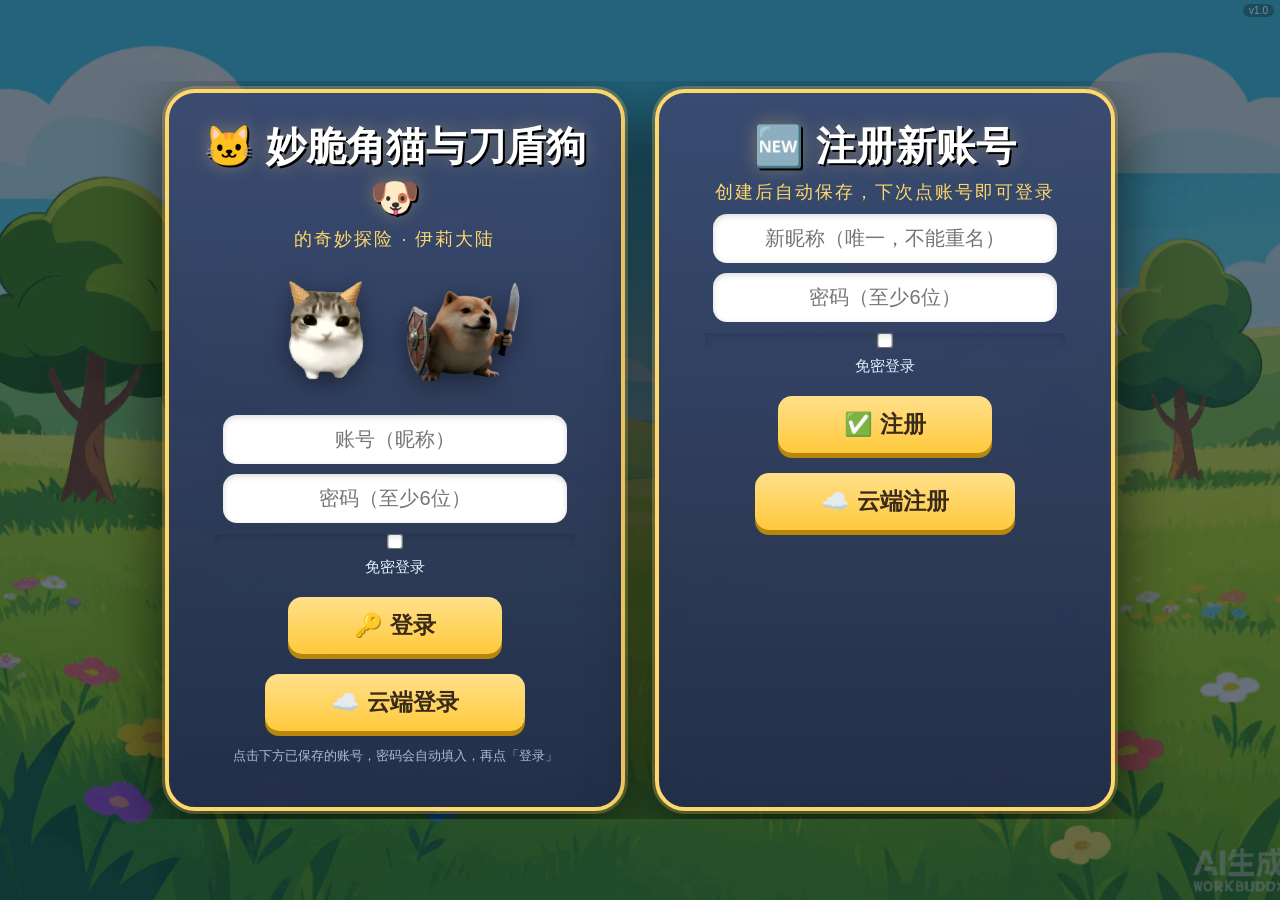
==== commit cd603b93: "feat: 云端账号注册/登录(好友联机地基第一步)" ====
--- a/index.html
+++ b/index.html
@@ -74,6 +74,7 @@
       <input id="loginPass" type="password" placeholder="密码（至少6位）" maxlength="20" oninput="checkLoginName()">
       <label class="loginRemember"><input type="checkbox" id="loginRemember"> 免密登录</label>
       <button onclick="doLogin()">🔑 登录</button>
+      <button class="cloudBtn" onclick="doCloudLogin()">☁️ 云端登录</button>
       <div class="loginHint">点击下方已保存的账号，密码会自动填入，再点「登录」</div>
       <div id="accountList"></div>
     </div>
@@ -86,6 +87,7 @@
       <input id="registerPass" type="password" placeholder="密码（至少6位）" maxlength="20" oninput="checkRegisterName()">
       <label class="loginRemember"><input type="checkbox" id="regRemember"> 免密登录</label>
       <button onclick="doRegister()">✅ 注册</button>
+      <button class="cloudBtn" onclick="doCloudRegister()">☁️ 云端注册</button>
     </div>
   </div>
 </div>
--- a/css/style.css
+++ b/css/style.css
@@ -68,6 +68,9 @@
 height:100dvh; /* V1.10 手机浏览器动态视口高度：地址栏收起时不被截断 */
 
 overflow:hidden;
+
+/* V1.0 全屏时强制铺满整个屏幕（防止某些浏览器全屏后画面被切） */
+:fullscreen #game, :-webkit-full-screen #game{ width:100vw; height:100vh; }
 
 touch-action:none; /* V1.10 禁止双击/双指缩放影响战斗 */
 
@@ -806,7 +809,7 @@
 @keyframes skillPop{0%{transform:translate(-50%,-50%) scale(.4);opacity:0}15%{transform:translate(-50%,-50%) scale(1.1);opacity:1}80%{opacity:1}100%{opacity:0}}
 
 /* 中途离开确认弹窗 */
-#confirmPanel{position:fixed;inset:0;background:rgba(0,0,0,.6);display:flex;justify-content:center;align-items:center;z-index:700;}
+#confirmPanel{position:fixed;inset:0;background:rgba(0,0,0,.6);display:flex;justify-content:center;align-items:center;z-index:9999;} /* V1.0 层级提到登录页(2000)之上：删除账号等确认弹窗不再被盖住看不到 */
 #leaveConfirmPanel{position:fixed;inset:0;background:rgba(0,0,0,.6);display:flex;justify-content:center;align-items:center;z-index:1300;}
 .confirmCard{background:rgba(255,248,220,.97);border:4px solid #d9902f;border-radius:22px;padding:28px 36px;text-align:center;color:#5b3512;box-shadow:0 12px 40px rgba(0,0,0,.5);font-family:Arial,sans-serif;}
 .confirmTitle{font-size:26px;font-weight:bold;margin-bottom:10px;}
@@ -912,6 +915,14 @@
 /* ===================== V9.2 剧情分镜图片 ===================== */
 #l15Story .storyImgWrap{text-align:center;margin-bottom:12px;}
 #l15Story .storyImg{max-width:820px;max-height:400px;border-radius:12px;border:2px solid #a05ae8;object-fit:cover;}
+/* V1.0 手机/小屏：剧情图片缩小、文字始终可见（全屏也不被挤掉） */
+@media (pointer:coarse), (max-width:820px){
+  #l15Story .storyCard{max-width:94vw;padding:14px 16px;max-height:92vh;overflow-y:auto;}
+  #l15Story .storyImg{max-width:88vw;max-height:34vh;object-fit:contain;border-radius:10px;}
+  #l15Story .storyText{font-size:16px;line-height:1.6;}
+  #l15Story .storySub{font-size:13px;margin-bottom:8px;}
+  #l15Story .storyHint{margin-top:10px;font-size:13px;}
+}
 /* 黑暗吐息贴图版 */
 .bossFx.breathImg{position:absolute;left:0;object-fit:cover;z-index:65;pointer-events:none;filter:drop-shadow(0 0 12px rgba(160,80,255,.8));}
 /* 泰山压顶落点警告圈 / 空中暗弹 */
@@ -989,12 +1000,13 @@
 .achLock{color:#8899bb;font-size:13px;}
 
 /* 排行榜四列布局 */
-.lbCard{min-width:900px;max-width:96vw;}
-.lbGrid{display:grid;grid-template-columns:repeat(4,1fr);gap:12px;width:100%;margin:6px 0 14px;}
-.lbCol{background:rgba(255,255,255,.05);border-radius:12px;padding:10px;border:2px solid rgba(255,216,107,.25);}
-.lbColTitle{font-size:16px;font-weight:bold;color:#ffd86b;text-align:center;margin-bottom:8px;}
-.lbCol .rankRow{font-size:13px;min-width:0;flex-wrap:wrap;}
-.lbCol .rankAvatar{width:22px;height:22px;}
+.lbCard{min-width:1040px;max-width:96vw;}
+.lbGrid{display:grid;grid-template-columns:repeat(4,1fr);gap:18px;width:100%;margin:8px 0 18px;}
+.lbCol{background:rgba(255,255,255,.05);border-radius:16px;padding:16px;border:2px solid rgba(255,216,107,.25);}
+.lbColTitle{font-size:21px;font-weight:bold;color:#ffd86b;text-align:center;margin-bottom:12px;}
+.lbCol .rankRow{font-size:16px;min-width:0;flex-wrap:wrap;gap:10px;padding:8px 10px;}
+.lbCol .rankAvatar{width:44px;height:44px;}
+.lbCol .rankNum{width:34px;height:34px;font-size:17px;}
 
 /* 账户信息面板（卡通风） */
 #accountPanel{position:fixed;left:50%;top:50%;transform:translate(-50%,-50%);width:440px;max-height:78vh;overflow-y:auto;background:rgba(255,248,220,.98);border:4px solid #d9902f;border-radius:22px;padding:18px 24px;color:#5b3512;z-index:600;font-family:Arial,sans-serif;box-shadow:0 12px 44px rgba(0,0,0,.55);}
@@ -1106,6 +1118,7 @@
 
 /* ========== V1.10 手机端：禁止双击缩放 + 选角卡片不溢出 + 主菜单适配小屏 ========== */
 html,body{touch-action:manipulation;} /* 双击不缩放（保留滚动） */
+#playerHUD,#frogHUD,#levelBanner,.l15Hint,.bossTelegraph,.bossWarnBar{touch-action:none;} /* V1.0 战斗固定UI也禁止触摸缩放 */
 #game,#mobileControls{touch-action:none;} /* 游戏区域完全禁用浏览器手势缩放 */
 @media (pointer:coarse){
   #select h1{font-size:26px;margin:0 0 14px;}
@@ -1131,21 +1144,21 @@
   #mobileControls{display:flex;}
   #mobileControls .mcBtn{box-sizing:border-box;padding:0;border-radius:50%;display:flex;align-items:center;justify-content:center;touch-action:none;user-select:none;-webkit-user-select:none;-webkit-tap-highlight-color:transparent;}
   /* 左侧：左右移动（两个圆钮并排） */
-  #mobileControls .mcLeft{position:absolute;left:16px;bottom:24px;display:flex;gap:24px;pointer-events:none;}
+  #mobileControls .mcLeft{position:absolute;left:calc(16px + env(safe-area-inset-left));bottom:calc(24px + env(safe-area-inset-bottom));display:flex;gap:24px;pointer-events:none;}
   #mcLeft,#mcRight{width:62px;height:62px;font-size:22px;pointer-events:auto;background:radial-gradient(circle at 35% 30%, #9fd0ff, #3f8cf0 60%, #2a6bb8);color:#fff;border:3px solid rgba(255,255,255,.85);box-shadow:0 4px 0 rgba(0,0,0,.35), 0 6px 14px rgba(0,0,0,.3);}
   /* 右侧：扇形（攻击为中心，跳跃在攻击上方，其余环绕） */
-  #mobileControls .mcRight{position:absolute;right:12px;bottom:14px;display:block;width:215px;height:220px;pointer-events:none;}
-  #mcAtk{position:absolute;right:64px;bottom:6px;width:86px;height:86px;font-size:32px;pointer-events:auto;background:radial-gradient(circle at 35% 30%, #ffe08a, #ff9d2e 60%, #f4761e);color:#7a3c00;border:3px solid rgba(255,255,255,.9);box-shadow:0 4px 0 rgba(0,0,0,.35), 0 6px 16px rgba(0,0,0,.35);}
-  #mcJump{position:absolute;right:80px;bottom:100px;width:54px;height:54px;font-size:22px;pointer-events:auto;background:radial-gradient(circle at 35% 30%, #b8ff9e, #4fcb3f 60%, #2e9e22);color:#123d09;border:3px solid rgba(255,255,255,.85);box-shadow:0 4px 0 rgba(0,0,0,.3), 0 6px 14px rgba(0,0,0,.3);}
-  #mcDash{position:absolute;right:152px;bottom:24px;width:50px;height:50px;font-size:18px;pointer-events:auto;background:radial-gradient(circle at 35% 30%, #d7c2ff, #8a5cf6 60%, #6a3de0);color:#fff;border:3px solid rgba(255,255,255,.8);box-shadow:0 4px 0 rgba(0,0,0,.3), 0 6px 14px rgba(0,0,0,.3);}
-  #mcE{position:absolute;right:12px;bottom:24px;width:50px;height:50px;font-size:16px;pointer-events:auto;background:radial-gradient(circle at 35% 30%, #a8d8ff, #4a90e2 60%, #2a6bb8);color:#fff;border:3px solid rgba(255,255,255,.8);box-shadow:0 4px 0 rgba(0,0,0,.3), 0 6px 14px rgba(0,0,0,.3);}
-  #mcQ{position:absolute;right:158px;bottom:104px;width:48px;height:48px;font-size:15px;pointer-events:auto;background:radial-gradient(circle at 35% 30%, #a8d8ff, #4a90e2 60%, #2a6bb8);color:#fff;border:3px solid rgba(255,255,255,.8);box-shadow:0 4px 0 rgba(0,0,0,.3), 0 6px 14px rgba(0,0,0,.3);}
-  #mcR{position:absolute;right:8px;bottom:104px;width:48px;height:48px;font-size:15px;pointer-events:auto;background:radial-gradient(circle at 35% 30%, #a8d8ff, #4a90e2 60%, #2a6bb8);color:#fff;border:3px solid rgba(255,255,255,.8);box-shadow:0 4px 0 rgba(0,0,0,.3), 0 6px 14px rgba(0,0,0,.3);}
-  #mcPause{position:absolute;top:10px;right:10px;width:32px;height:32px;font-size:13px;pointer-events:auto;background:rgba(0,0,0,.55);color:#fff;border-radius:50%;border:2px solid rgba(255,255,255,.5);}
+  #mobileControls .mcRight{position:absolute;right:calc(10px + env(safe-area-inset-right));bottom:calc(10px + env(safe-area-inset-bottom));display:block;width:178px;height:212px;pointer-events:none;}
+  #mcAtk{position:absolute;right:48px;bottom:6px;width:84px;height:84px;font-size:32px;pointer-events:auto;background:radial-gradient(circle at 35% 30%, #ffe08a, #ff9d2e 60%, #f4761e);color:#7a3c00;border:3px solid rgba(255,255,255,.9);box-shadow:0 4px 0 rgba(0,0,0,.35), 0 6px 16px rgba(0,0,0,.35);}
+  #mcJump{position:absolute;right:68px;bottom:98px;width:52px;height:52px;font-size:22px;pointer-events:auto;background:radial-gradient(circle at 35% 30%, #b8ff9e, #4fcb3f 60%, #2e9e22);color:#123d09;border:3px solid rgba(255,255,255,.85);box-shadow:0 4px 0 rgba(0,0,0,.3), 0 6px 14px rgba(0,0,0,.3);}
+  #mcDash{position:absolute;right:0px;bottom:34px;width:48px;height:48px;font-size:18px;pointer-events:auto;background:radial-gradient(circle at 35% 30%, #d7c2ff, #8a5cf6 60%, #6a3de0);color:#fff;border:3px solid rgba(255,255,255,.8);box-shadow:0 4px 0 rgba(0,0,0,.3), 0 6px 14px rgba(0,0,0,.3);}
+  #mcE{position:absolute;right:126px;bottom:100px;width:48px;height:48px;font-size:16px;pointer-events:auto;background:radial-gradient(circle at 35% 30%, #a8d8ff, #4a90e2 60%, #2a6bb8);color:#fff;border:3px solid rgba(255,255,255,.8);box-shadow:0 4px 0 rgba(0,0,0,.3), 0 6px 14px rgba(0,0,0,.3);}
+  #mcQ{position:absolute;right:12px;bottom:100px;width:48px;height:48px;font-size:15px;pointer-events:auto;background:radial-gradient(circle at 35% 30%, #a8d8ff, #4a90e2 60%, #2a6bb8);color:#fff;border:3px solid rgba(255,255,255,.8);box-shadow:0 4px 0 rgba(0,0,0,.3), 0 6px 14px rgba(0,0,0,.3);}
+  #mcR{position:absolute;right:60px;bottom:151px;width:58px;height:58px;font-size:16px;pointer-events:auto;background:radial-gradient(circle at 35% 30%, #ffd0a8, #ff7b2e 60%, #d95a12);color:#fff;border:3px solid rgba(255,255,255,.9);box-shadow:0 4px 0 rgba(0,0,0,.35), 0 6px 16px rgba(0,0,0,.35);}
+  #mcPause{position:absolute;top:calc(10px + env(safe-area-inset-top));right:calc(10px + env(safe-area-inset-right));width:32px;height:32px;font-size:13px;pointer-events:auto;background:rgba(0,0,0,.55);color:#fff;border-radius:50%;border:2px solid rgba(255,255,255,.5);}
   /* 血条HUD缩小为左上角一小块 */
   #playerHUD,#frogHUD{top:4px !important;padding:2px 4px !important;font-size:8px !important;border-radius:7px;border-width:1px;min-width:0 !important;width:auto !important;font-size:9px !important;box-shadow:none !important;}
-  #playerHUD{left:4px !important;}
-  #frogHUD{right:4px !important;}
+  #playerHUD{left:calc(4px + env(safe-area-inset-left)) !important;top:calc(4px + env(safe-area-inset-top)) !important;}
+  #frogHUD{right:calc(4px + env(safe-area-inset-right)) !important;top:calc(4px + env(safe-area-inset-top)) !important;}
   #playerHUD .title,#frogHUD .title{font-size:9px !important;margin:0 !important;line-height:1.1 !important;}
   #playerHUD .hudBar,#frogHUD .hudBar{width:46px !important;height:5px !important;border-width:1px;margin:2px 0 0 !important;border-radius:6px;}
   #playerHUD #playerHpText,#frogHUD #frogHudHp{font-size:8px !important;margin:1px 0 0 !important;}
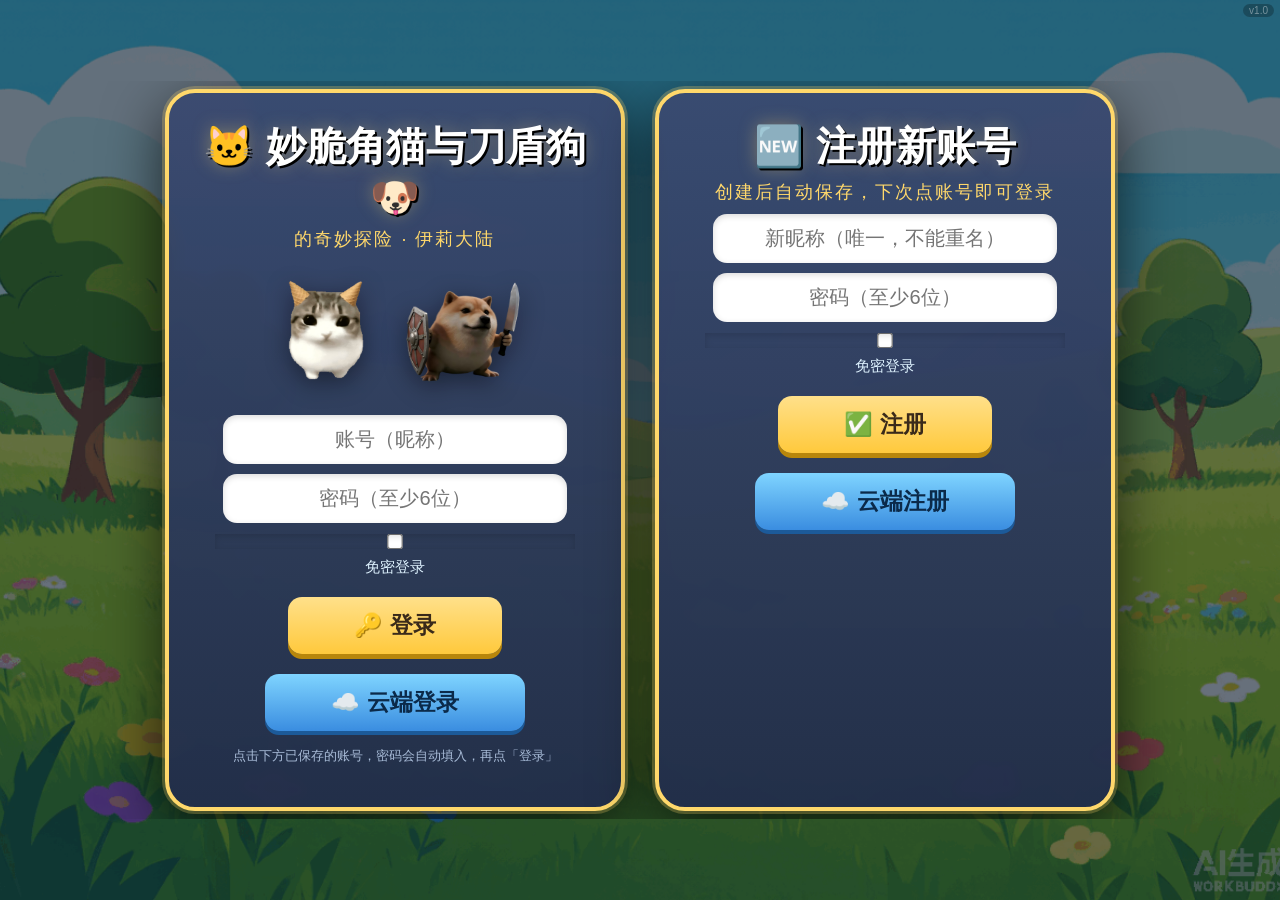
==== commit 98980b2e: "feat: 好友系统(搜索/申请/接受/列表/在线状态/红点)" ====
--- a/index.html
+++ b/index.html
@@ -134,6 +134,7 @@
       <div class="menuColTitle">🧭 查询与设置</div>
       <button onclick="openCodex()">📖 图鉴</button>
       <button onclick="openAchievements()">🏆 成就</button>
+      <button id="friendBtn" onclick="openFriends()">👥 好友<span id="friendDot" style="display:none"></span></button>
       <button onclick="openAccountPanel()">👤 账户信息</button>
       <button onclick="openSettings()">⚙️ 设置</button>
       <button class="menuLogout" onclick="logoutToLogin()">🚪 退出登录</button>
--- a/css/style.css
+++ b/css/style.css
@@ -677,6 +677,8 @@
   box-shadow:0 5px 0 #b8860b;transition:.15s;
 }
 #login button:hover{transform:translateY(-2px);box-shadow:0 7px 0 #b8860b;}
+#login button.cloudBtn{background:linear-gradient(180deg,#7fd4ff,#3a8de0);color:#0b2a4a;box-shadow:0 4px 0 #1c5a99;} /* V1.0 云端登录/注册按钮 */
+#login button.cloudBtn:hover{box-shadow:0 7px 0 #1c5a99;}
 #login .loginHint{margin-top:16px;font-size:13px;color:#a9bcd8;}
 
 /* ===================== V15.2 登录左右分栏（左登录 / 右注册） ===================== */
